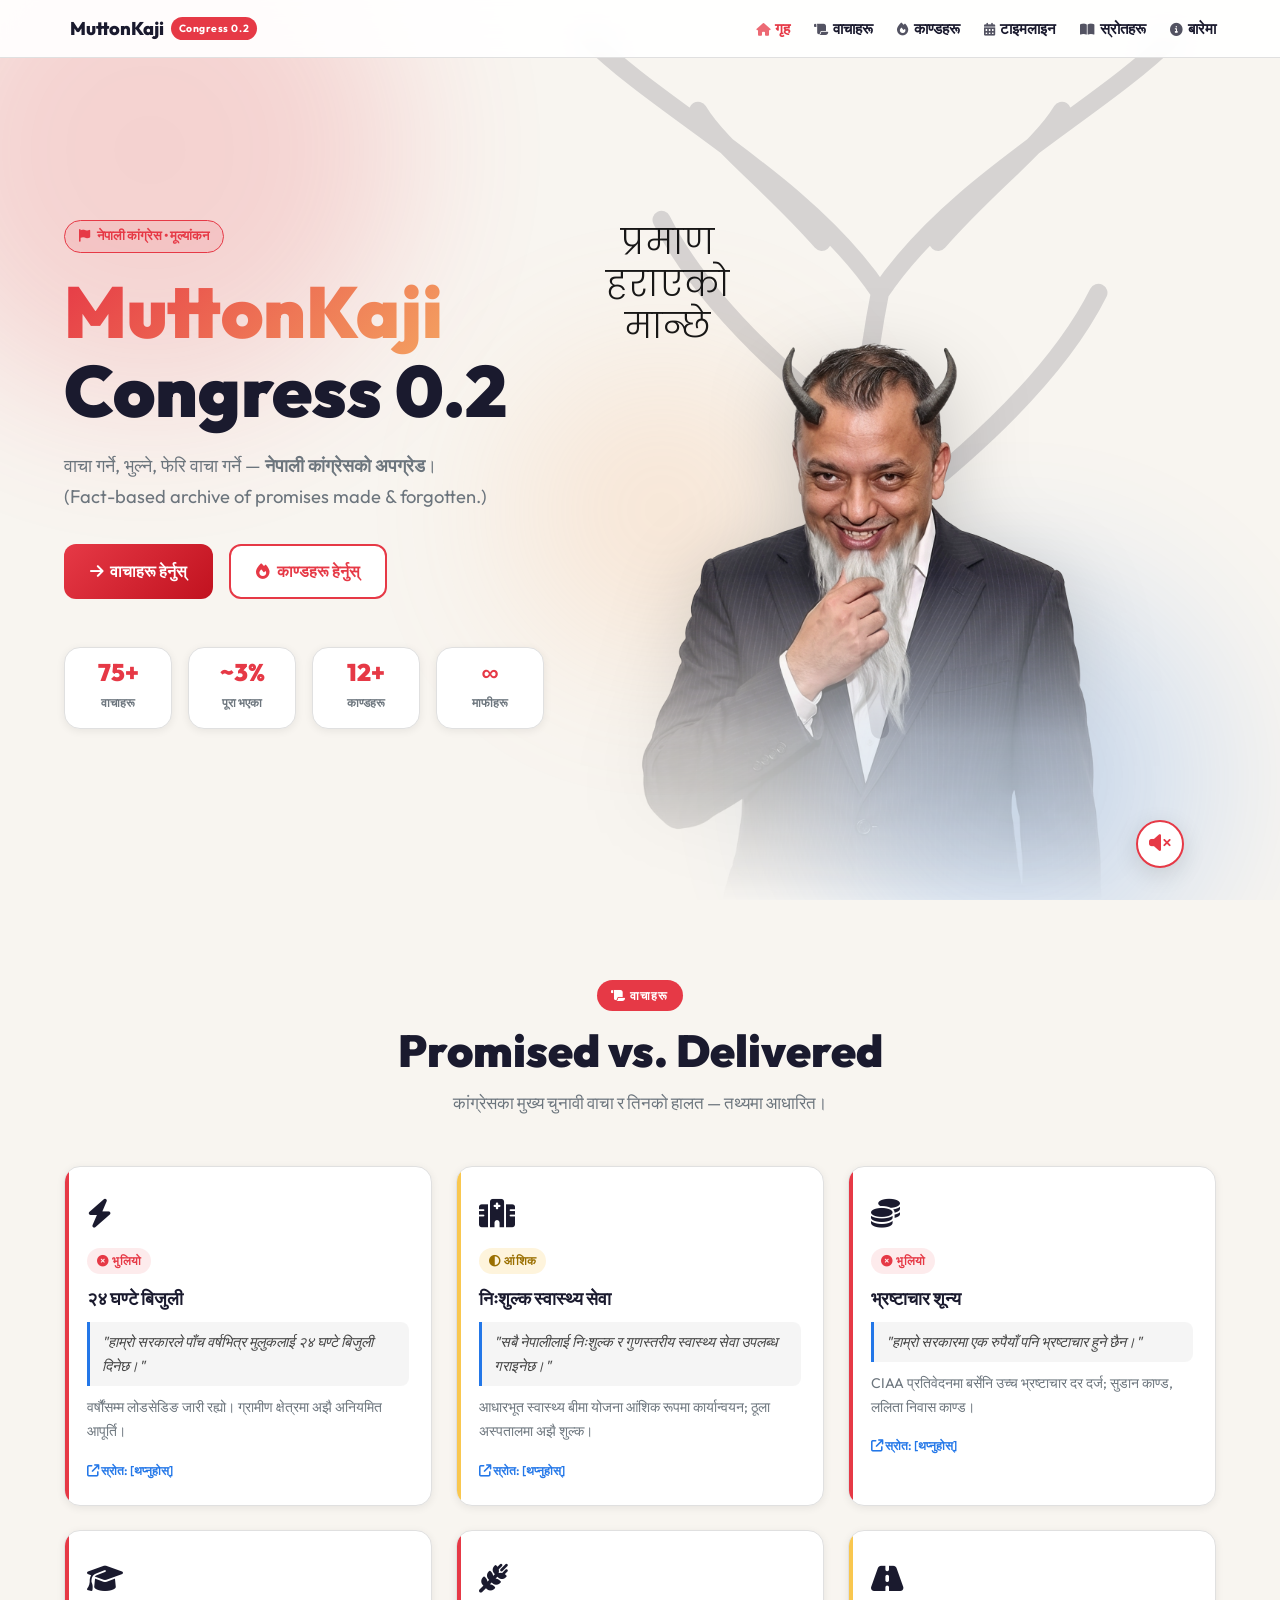
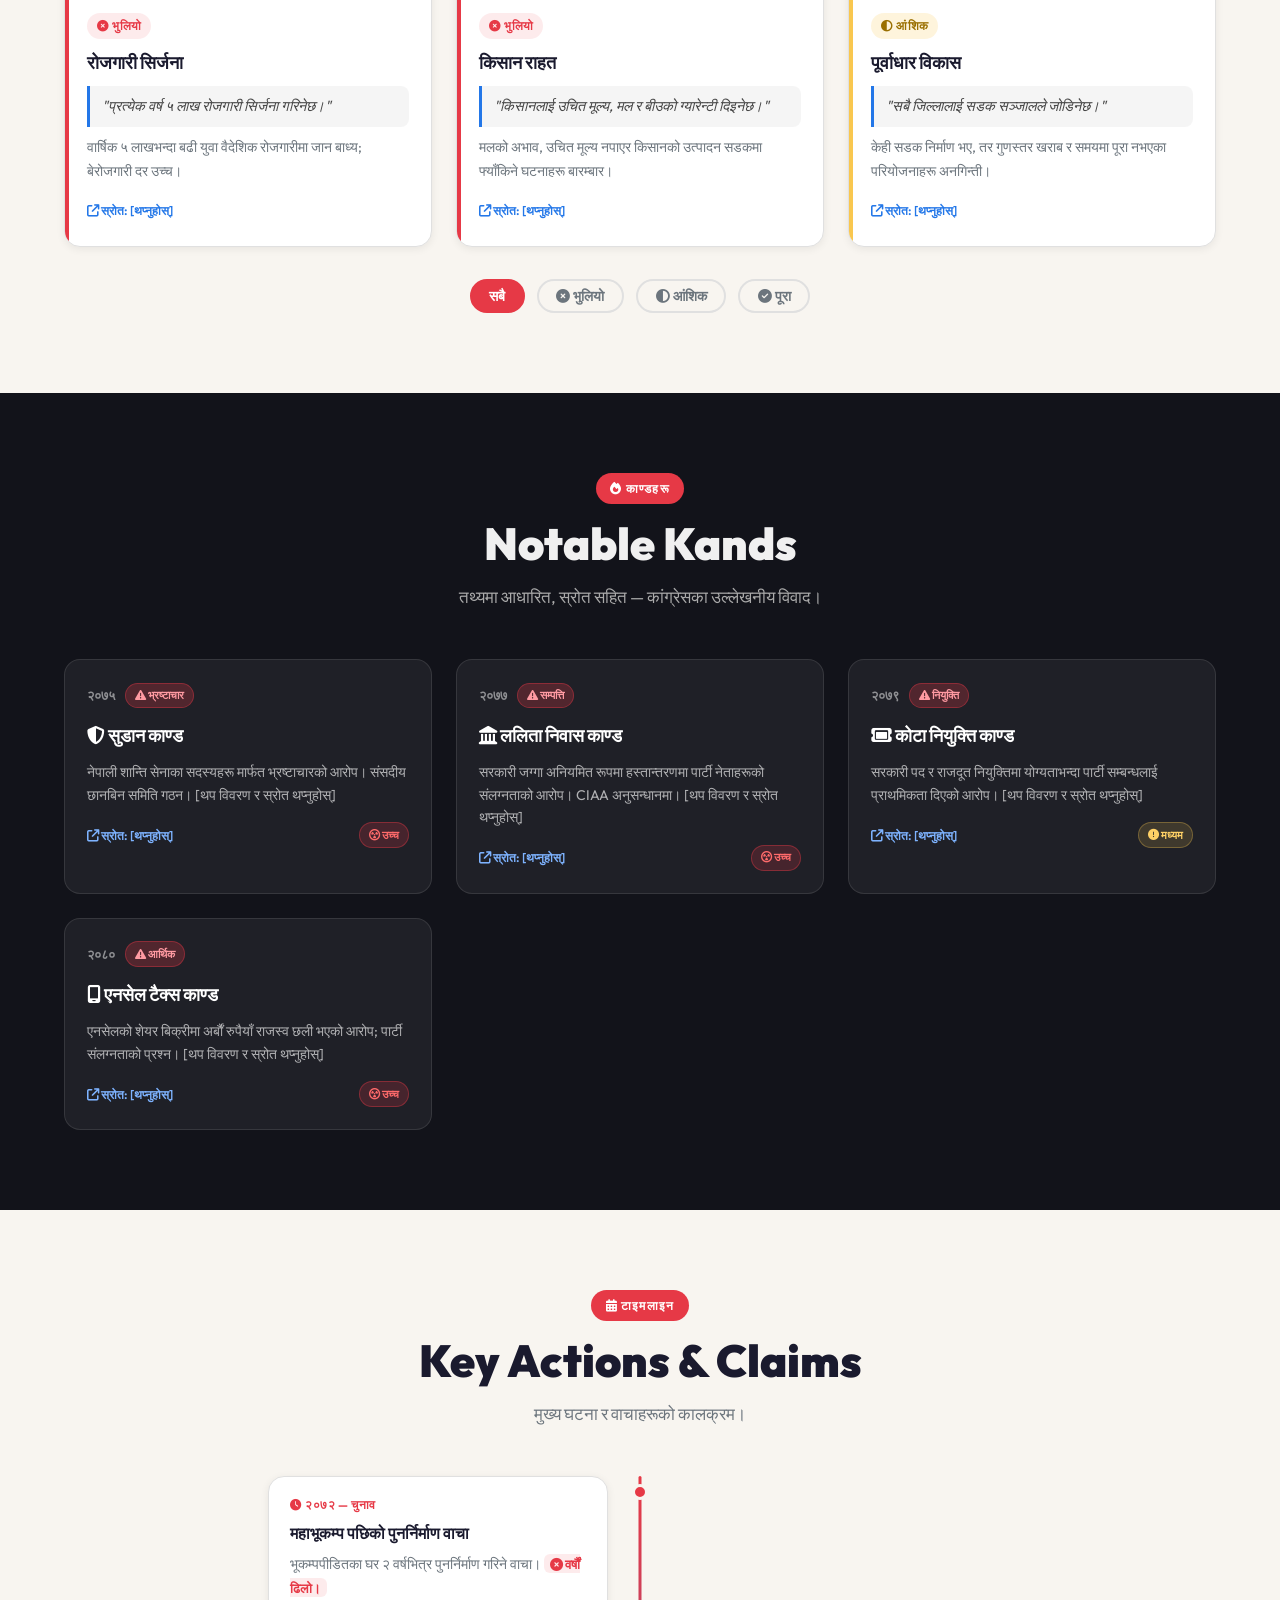
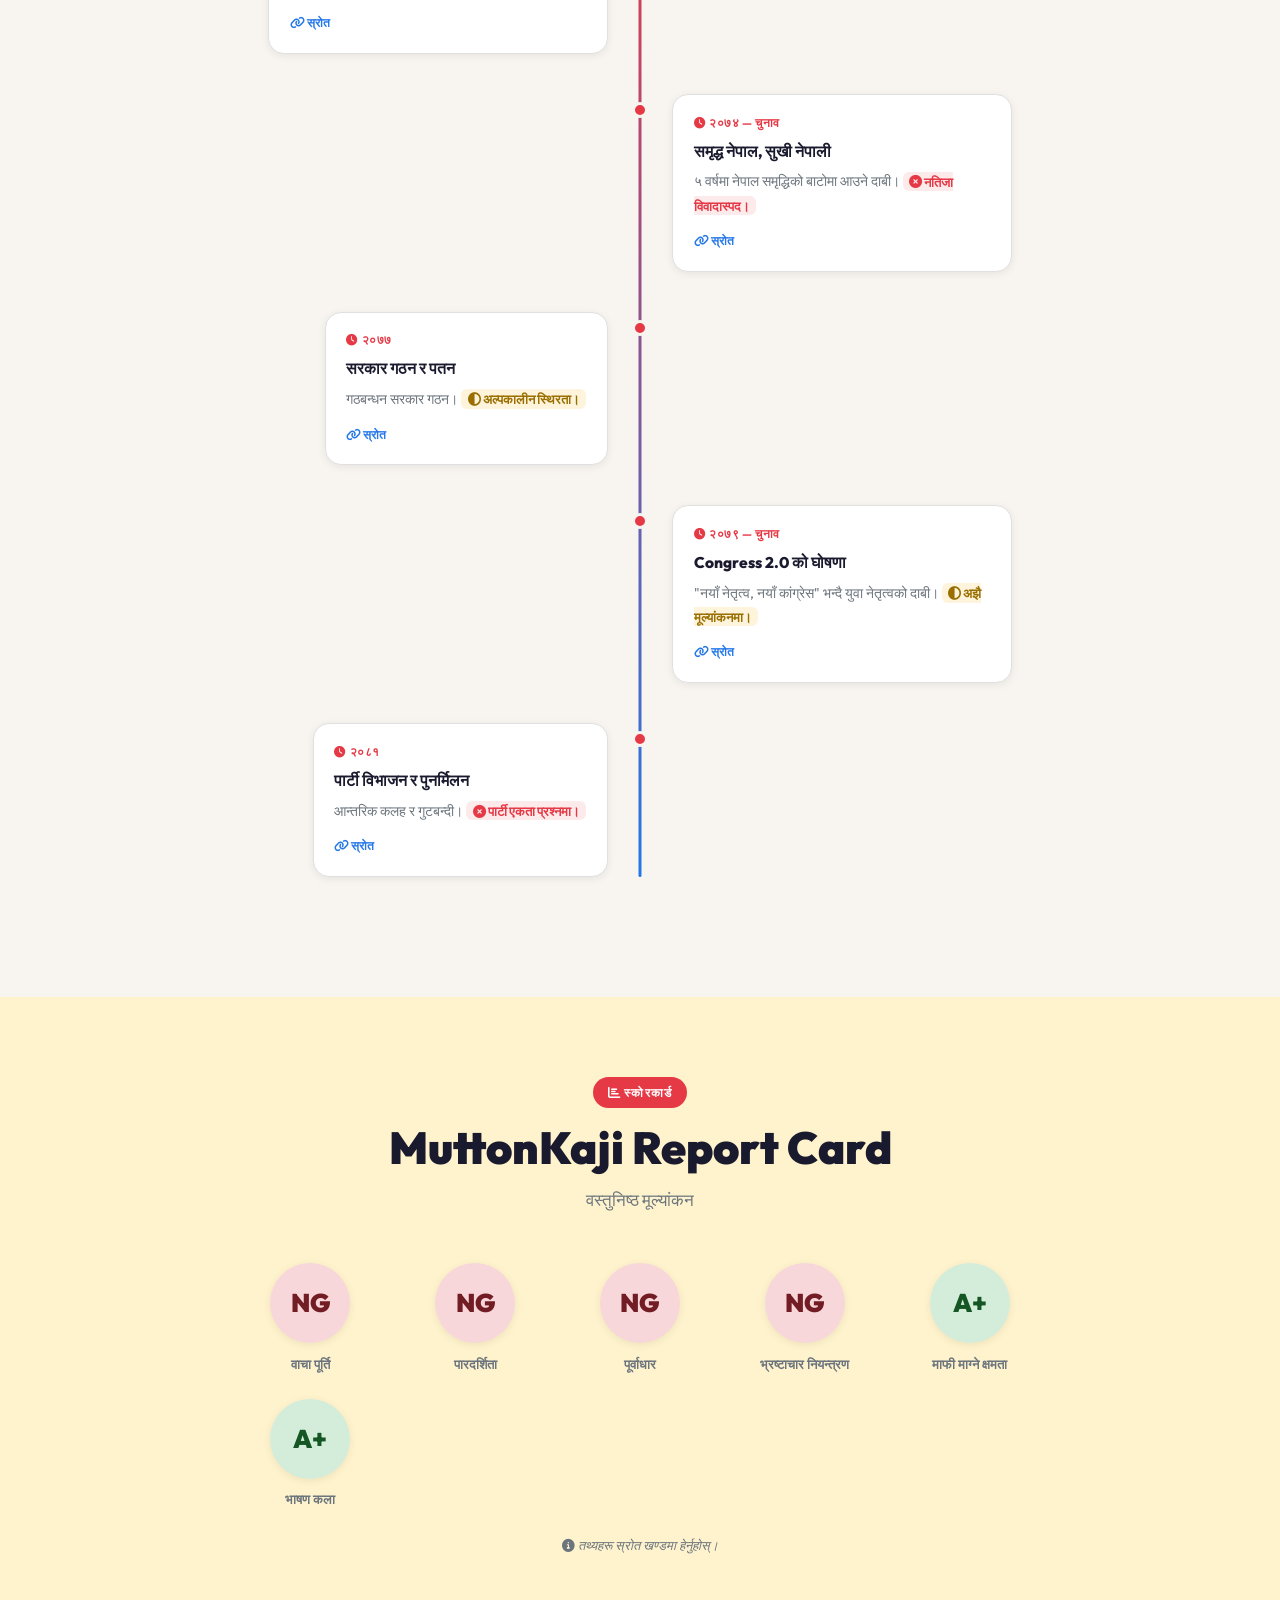
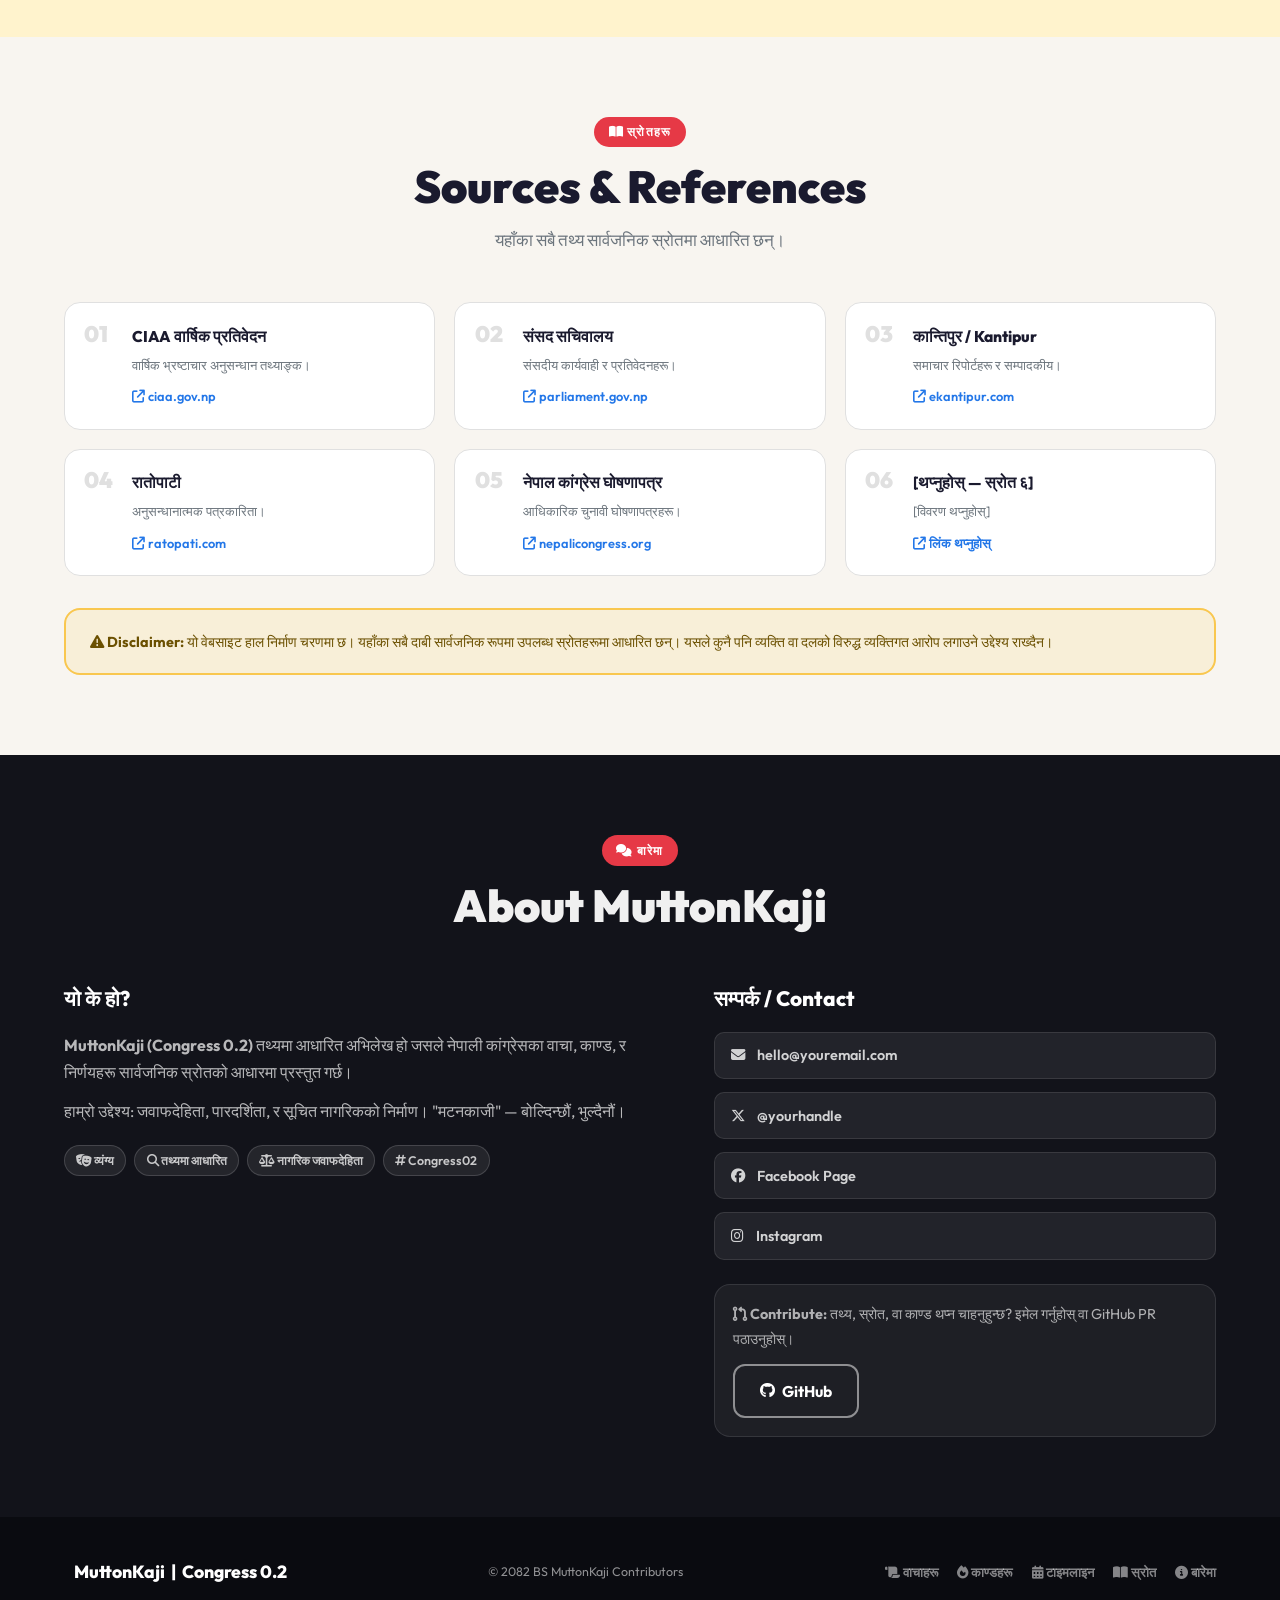
==== index.html @ c298ae44 "commit" ====
<!DOCTYPE html>
<html lang="ne">
<head>
  <meta charset="UTF-8" />
  <meta name="viewport" content="width=device-width, initial-scale=1.0" />
  <meta name="description" content="MuttonKaji - Congress 0.2: A satirical, fact-based look at Nepali Congress and its promises, controversies, and timeline." />
  <title>MuttonKaji | Congress 0.2</title>

  <!-- Google Fonts -->
  <link rel="preconnect" href="https://fonts.googleapis.com" />
  <link rel="preconnect" href="https://fonts.gstatic.com" crossorigin />
  <link href="https://fonts.googleapis.com/css2?family=Outfit:wght@400;600;700;900&family=Tiro+Devanagari+Nepali&family=Poppins:wght@300&display=swap" rel="stylesheet" />

  <!-- Font Awesome 6 Free — replace all emojis with proper icons -->
  <link rel="stylesheet" href="https://cdnjs.cloudflare.com/ajax/libs/font-awesome/6.7.2/css/all.min.css" crossorigin="anonymous" referrerpolicy="no-referrer" />

  <link rel="stylesheet" href="styles.css" />
</head>
<body>

  <!-- ============================================================
       NAVIGATION BAR
       Replace logo text and nav links as needed.
  ============================================================ -->
  <nav id="navbar">
    <div class="nav-container">
      <div class="nav-logo">
        <!-- REPLACE: swap icon or add an <img> tag for a real logo -->
        <i class="fa-solid fa-ram nav-logo-icon"></i>
        <span class="logo-text">MuttonKaji</span>
        <span class="logo-badge">Congress 0.2</span>
      </div>
      <button class="nav-toggle" id="navToggle" aria-label="Toggle menu">
        <i class="fa-solid fa-bars"></i>
      </button>
      <ul class="nav-links" id="navLinks">
        <li><a href="#hero"><i class="fa-solid fa-house"></i> गृह</a></li>
        <li><a href="#promises"><i class="fa-solid fa-scroll"></i> वाचाहरू</a></li>
        <li><a href="#kands"><i class="fa-solid fa-fire"></i> काण्डहरू</a></li>
        <li><a href="#timeline"><i class="fa-solid fa-calendar-days"></i> टाइमलाइन</a></li>
        <li><a href="#sources"><i class="fa-solid fa-book-open"></i> स्रोतहरू</a></li>
        <li><a href="#about"><i class="fa-solid fa-circle-info"></i> बारेमा</a></li>
      </ul>
    </div>
  </nav>

  <!-- ============================================================
       HERO SECTION
       Replace headline, subtext, and CTA button text.
  ============================================================ -->
  <section id="hero">
    <div class="hero-bg-blobs">
      <div class="blob blob-1"></div>
      <div class="blob blob-2"></div>
      <div class="blob blob-3"></div>
    </div>
    <div class="hero-content">
      <!-- REPLACE: Main satirical tagline -->
      <div class="hero-chip">
        <i class="fa-solid fa-flag"></i>
        नेपाली कांग्रेस • मूल्यांकन
      </div>
      <h1 class="hero-title">
        <span class="highlight">MuttonKaji</span><br />
        Congress 0.2
      </h1>
      <!-- REPLACE: Subtitle / description -->
      <p class="hero-subtitle">
        वाचा गर्ने, भुल्ने, फेरि वाचा गर्ने — <strong>नेपाली कांग्रेसको अपग्रेड</strong>।<br />
        (Fact-based archive of promises made &amp; forgotten.)
      </p>
      <div class="hero-actions">
        <a href="#promises" class="btn btn-primary">
          <i class="fa-solid fa-arrow-right"></i> वाचाहरू हेर्नुस्
        </a>
        <a href="#kands" class="btn btn-secondary">
          <i class="fa-solid fa-fire"></i> काण्डहरू हेर्नुस्
        </a>
      </div>
      <!-- REPLACE: Update the stat numbers with real data -->
      <div class="hero-stats">
        <div class="stat-card">
          <span class="stat-num">75+</span>
          <span class="stat-label">वाचाहरू</span>
        </div>
        <div class="stat-card">
          <span class="stat-num">~3%</span>
          <span class="stat-label">पूरा भएका</span>
        </div>
        <div class="stat-card">
          <span class="stat-num">12+</span>
          <span class="stat-label">काण्डहरू</span>
        </div>
        <div class="stat-card">
          <span class="stat-num">∞</span>
          <span class="stat-label">माफीहरू</span>
        </div>
      </div>
    </div>

    <!-- Image: save the uploaded image as hero.png in this folder -->
    <div class="hero-image-wrap">
      <div class="hero-stacked-text">
        <span>प्रमाण</span>
        <span>हराएकाे</span>
        <span>मान्छे</span>
      </div>
      <svg class="hero-dry-tree" viewBox="0 0 100 100" xmlns="http://www.w3.org/2000/svg" aria-hidden="true">
        <!-- Minimal dry tree path -->
        <path d="M50 100 C 45 70, 48 50, 50 40 C 40 25, 20 15, 10 5 M50 40 C 60 25, 80 15, 90 5 M48 60 C 35 50, 25 40, 20 30 M52 70 C 65 60, 75 50, 80 40 M42 33 C 35 25, 28 20, 25 15 M58 33 C 65 25, 72 20, 75 15" stroke="currentColor" stroke-width="2.5" stroke-linecap="round" fill="none"/>
      </svg>
      <img src="MuttonKaji.png" alt="प्रमाण हराएकाे मान्छे" class="hero-portrait" />
    </div>
  </section>

  <!-- ============================================================
       PROMISES / WACHAS SECTION
       Each card = one promise. Duplicate .promise-card to add more.
  ============================================================ -->
  <section id="promises" class="section">
    <div class="container">
      <div class="section-header">
        <span class="section-tag">
          <i class="fa-solid fa-scroll"></i> वाचाहरू
        </span>
        <h2>Promised vs. Delivered</h2>
        <p class="section-desc">कांग्रेसका मुख्य चुनावी वाचा र तिनको हालत — तथ्यमा आधारित।</p>
      </div>

      <div class="card-grid">

        <!-- PROMISE CARD 1 — replace content below -->
        <div class="promise-card" data-status="broken">
          <div class="card-icon"><i class="fa-solid fa-bolt"></i></div>
          <div class="card-status broken">
            <i class="fa-solid fa-circle-xmark"></i> भुलियो
          </div>
          <h3>२४ घण्टे बिजुली</h3>
          <p class="card-promise">
            <!-- REPLACE: Exact promise quote -->
            "हाम्रो सरकारले पाँच वर्षभित्र मुलुकलाई २४ घण्टे बिजुली दिनेछ।"
          </p>
          <p class="card-reality">
            <!-- REPLACE: What actually happened + source -->
            वर्षौंसम्म लोडसेडिङ जारी रह्यो। ग्रामीण क्षेत्रमा अझै अनियमित आपूर्ति।
          </p>
          <!-- REPLACE: Actual source link -->
          <a href="#sources" class="card-source">
            <i class="fa-solid fa-arrow-up-right-from-square"></i> स्रोत: [थप्नुहोस्]
          </a>
        </div>

        <!-- PROMISE CARD 2 -->
        <div class="promise-card" data-status="partial">
          <div class="card-icon"><i class="fa-solid fa-hospital"></i></div>
          <div class="card-status partial">
            <i class="fa-solid fa-circle-half-stroke"></i> आंशिक
          </div>
          <h3>निःशुल्क स्वास्थ्य सेवा</h3>
          <p class="card-promise">
            <!-- REPLACE: Exact promise quote -->
            "सबै नेपालीलाई निःशुल्क र गुणस्तरीय स्वास्थ्य सेवा उपलब्ध गराइनेछ।"
          </p>
          <p class="card-reality">
            <!-- REPLACE: What actually happened -->
            आधारभूत स्वास्थ्य बीमा योजना आंशिक रूपमा कार्यान्वयन; ठूला अस्पतालमा अझै शुल्क।
          </p>
          <a href="#sources" class="card-source">
            <i class="fa-solid fa-arrow-up-right-from-square"></i> स्रोत: [थप्नुहोस्]
          </a>
        </div>

        <!-- PROMISE CARD 3 -->
        <div class="promise-card" data-status="broken">
          <div class="card-icon"><i class="fa-solid fa-coins"></i></div>
          <div class="card-status broken">
            <i class="fa-solid fa-circle-xmark"></i> भुलियो
          </div>
          <h3>भ्रष्टाचार शून्य</h3>
          <p class="card-promise">
            <!-- REPLACE: Exact promise quote -->
            "हाम्रो सरकारमा एक रुपैयाँ पनि भ्रष्टाचार हुने छैन।"
          </p>
          <p class="card-reality">
            <!-- REPLACE: What actually happened -->
            CIAA प्रतिवेदनमा बर्सेनि उच्च भ्रष्टाचार दर दर्ज; सुडान काण्ड, ललिता निवास काण्ड।
          </p>
          <a href="#sources" class="card-source">
            <i class="fa-solid fa-arrow-up-right-from-square"></i> स्रोत: [थप्नुहोस्]
          </a>
        </div>

        <!-- PROMISE CARD 4 -->
        <div class="promise-card" data-status="broken">
          <div class="card-icon"><i class="fa-solid fa-graduation-cap"></i></div>
          <div class="card-status broken">
            <i class="fa-solid fa-circle-xmark"></i> भुलियो
          </div>
          <h3>रोजगारी सिर्जना</h3>
          <p class="card-promise">
            <!-- REPLACE: Exact promise quote -->
            "प्रत्येक वर्ष ५ लाख रोजगारी सिर्जना गरिनेछ।"
          </p>
          <p class="card-reality">
            <!-- REPLACE: What actually happened -->
            वार्षिक ५ लाखभन्दा बढी युवा वैदेशिक रोजगारीमा जान बाध्य; बेरोजगारी दर उच्च।
          </p>
          <a href="#sources" class="card-source">
            <i class="fa-solid fa-arrow-up-right-from-square"></i> स्रोत: [थप्नुहोस्]
          </a>
        </div>

        <!-- PROMISE CARD 5 -->
        <div class="promise-card" data-status="broken">
          <div class="card-icon"><i class="fa-solid fa-wheat-awn"></i></div>
          <div class="card-status broken">
            <i class="fa-solid fa-circle-xmark"></i> भुलियो
          </div>
          <h3>किसान राहत</h3>
          <p class="card-promise">
            <!-- REPLACE: Exact promise quote -->
            "किसानलाई उचित मूल्य, मल र बीउको ग्यारेन्टी दिइनेछ।"
          </p>
          <p class="card-reality">
            <!-- REPLACE: What actually happened -->
            मलको अभाव, उचित मूल्य नपाएर किसानको उत्पादन सडकमा फ्याँकिने घटनाहरू बारम्बार।
          </p>
          <a href="#sources" class="card-source">
            <i class="fa-solid fa-arrow-up-right-from-square"></i> स्रोत: [थप्नुहोस्]
          </a>
        </div>

        <!-- PROMISE CARD 6 -->
        <div class="promise-card" data-status="partial">
          <div class="card-icon"><i class="fa-solid fa-road"></i></div>
          <div class="card-status partial">
            <i class="fa-solid fa-circle-half-stroke"></i> आंशिक
          </div>
          <h3>पूर्वाधार विकास</h3>
          <p class="card-promise">
            <!-- REPLACE: Exact promise quote -->
            "सबै जिल्लालाई सडक सञ्जालले जोडिनेछ।"
          </p>
          <p class="card-reality">
            <!-- REPLACE: What actually happened -->
            केही सडक निर्माण भए, तर गुणस्तर खराब र समयमा पूरा नभएका परियोजनाहरू अनगिन्ती।
          </p>
          <a href="#sources" class="card-source">
            <i class="fa-solid fa-arrow-up-right-from-square"></i> स्रोत: [थप्नुहोस्]
          </a>
        </div>

        <!-- REPLACE: Add more promise cards by duplicating the block above -->

      </div>

      <!-- Filter buttons -->
      <div class="filter-bar">
        <button class="filter-btn active" data-filter="all">सबै</button>
        <button class="filter-btn" data-filter="broken">
          <i class="fa-solid fa-circle-xmark"></i> भुलियो
        </button>
        <button class="filter-btn" data-filter="partial">
          <i class="fa-solid fa-circle-half-stroke"></i> आंशिक
        </button>
        <button class="filter-btn" data-filter="kept">
          <i class="fa-solid fa-circle-check"></i> पूरा
        </button>
      </div>
    </div>
  </section>

  <!-- ============================================================
       KANDS / CONTROVERSIES SECTION
       Each kand-card = one controversy. Add more as needed.
  ============================================================ -->
  <section id="kands" class="section section-dark">
    <div class="container">
      <div class="section-header">
        <span class="section-tag">
          <i class="fa-solid fa-fire"></i> काण्डहरू
        </span>
        <h2>Notable Kands</h2>
        <p class="section-desc">तथ्यमा आधारित, स्रोत सहित — कांग्रेसका उल्लेखनीय विवाद।</p>
      </div>

      <div class="kand-grid">

        <!-- KAND CARD 1 — replace with real kand details -->
        <div class="kand-card">
          <div class="kand-meta">
            <!-- REPLACE: Year of the controversy -->
            <span class="kand-year">२०७५</span>
            <!-- REPLACE: Category tag -->
            <span class="kand-tag">
              <i class="fa-solid fa-triangle-exclamation"></i> भ्रष्टाचार
            </span>
          </div>
          <h3 class="kand-title">
            <i class="fa-solid fa-shield-halved"></i>
            <!-- REPLACE: Kand name -->
            सुडान काण्ड
          </h3>
          <p class="kand-desc">
            <!-- REPLACE: Short, factual description with source -->
            नेपाली शान्ति सेनाका सदस्यहरू मार्फत भ्रष्टाचारको आरोप। संसदीय छानबिन समिति गठन।
            [थप विवरण र स्रोत थप्नुहोस्]
          </p>
          <div class="kand-footer">
            <!-- REPLACE: Real source URL -->
            <a href="#sources" class="kand-link">
              <i class="fa-solid fa-arrow-up-right-from-square"></i> स्रोत: [थप्नुहोस्]
            </a>
            <span class="kand-severity high">
              <i class="fa-solid fa-circle-radiation"></i> उच्च
            </span>
          </div>
        </div>

        <!-- KAND CARD 2 -->
        <div class="kand-card">
          <div class="kand-meta">
            <span class="kand-year">२०७७</span>
            <span class="kand-tag">
              <i class="fa-solid fa-triangle-exclamation"></i> सम्पत्ति
            </span>
          </div>
          <h3 class="kand-title">
            <i class="fa-solid fa-landmark"></i>
            ललिता निवास काण्ड
          </h3>
          <p class="kand-desc">
            <!-- REPLACE: Short, factual description with source -->
            सरकारी जग्गा अनियमित रूपमा हस्तान्तरणमा पार्टी नेताहरूको संलग्नताको आरोप। CIAA अनुसन्धानमा।
            [थप विवरण र स्रोत थप्नुहोस्]
          </p>
          <div class="kand-footer">
            <a href="#sources" class="kand-link">
              <i class="fa-solid fa-arrow-up-right-from-square"></i> स्रोत: [थप्नुहोस्]
            </a>
            <span class="kand-severity high">
              <i class="fa-solid fa-circle-radiation"></i> उच्च
            </span>
          </div>
        </div>

        <!-- KAND CARD 3 -->
        <div class="kand-card">
          <div class="kand-meta">
            <span class="kand-year">२०७९</span>
            <span class="kand-tag">
              <i class="fa-solid fa-triangle-exclamation"></i> नियुक्ति
            </span>
          </div>
          <h3 class="kand-title">
            <i class="fa-solid fa-ticket"></i>
            कोटा नियुक्ति काण्ड
          </h3>
          <p class="kand-desc">
            <!-- REPLACE: Short, factual description with source -->
            सरकारी पद र राजदूत नियुक्तिमा योग्यताभन्दा पार्टी सम्बन्धलाई प्राथमिकता दिएको आरोप।
            [थप विवरण र स्रोत थप्नुहोस्]
          </p>
          <div class="kand-footer">
            <a href="#sources" class="kand-link">
              <i class="fa-solid fa-arrow-up-right-from-square"></i> स्रोत: [थप्नुहोस्]
            </a>
            <span class="kand-severity medium">
              <i class="fa-solid fa-circle-exclamation"></i> मध्यम
            </span>
          </div>
        </div>

        <!-- KAND CARD 4 -->
        <div class="kand-card">
          <div class="kand-meta">
            <span class="kand-year">२०८०</span>
            <span class="kand-tag">
              <i class="fa-solid fa-triangle-exclamation"></i> आर्थिक
            </span>
          </div>
          <h3 class="kand-title">
            <i class="fa-solid fa-mobile-screen"></i>
            एनसेल टैक्स काण्ड
          </h3>
          <p class="kand-desc">
            <!-- REPLACE: Short, factual description with source -->
            एनसेलको शेयर बिक्रीमा अर्बौं रुपैयाँ राजस्व छली भएको आरोप; पार्टी संलग्नताको प्रश्न।
            [थप विवरण र स्रोत थप्नुहोस्]
          </p>
          <div class="kand-footer">
            <a href="#sources" class="kand-link">
              <i class="fa-solid fa-arrow-up-right-from-square"></i> स्रोत: [थप्नुहोस्]
            </a>
            <span class="kand-severity high">
              <i class="fa-solid fa-circle-radiation"></i> उच्च
            </span>
          </div>
        </div>

        <!-- REPLACE: Add more kand cards by duplicating a block above -->

      </div>
    </div>
  </section>

  <!-- ============================================================
       TIMELINE SECTION
       Add or remove .timeline-item blocks as needed.
  ============================================================ -->
  <section id="timeline" class="section">
    <div class="container">
      <div class="section-header">
        <span class="section-tag">
          <i class="fa-solid fa-calendar-days"></i> टाइमलाइन
        </span>
        <h2>Key Actions &amp; Claims</h2>
        <p class="section-desc">मुख्य घटना र वाचाहरूको कालक्रम।</p>
      </div>

      <div class="timeline">

        <!-- TIMELINE ITEM — duplicate to add events -->
        <div class="timeline-item left">
          <div class="timeline-dot"></div>
          <div class="timeline-card">
            <!-- REPLACE: date -->
            <span class="tl-date">
              <i class="fa-solid fa-clock"></i> २०७२ — चुनाव
            </span>
            <!-- REPLACE: event description -->
            <h4>महाभूकम्प पछिको पुनर्निर्माण वाचा</h4>
            <p>भूकम्पपीडितका घर २ वर्षभित्र पुनर्निर्माण गरिने वाचा।
              <span class="tl-result broken">
                <i class="fa-solid fa-circle-xmark"></i> वर्षौं ढिलो।
              </span>
            </p>
            <!-- REPLACE: source -->
            <a href="#sources" class="tl-source">
              <i class="fa-solid fa-link"></i> स्रोत
            </a>
          </div>
        </div>

        <div class="timeline-item right">
          <div class="timeline-dot"></div>
          <div class="timeline-card">
            <span class="tl-date">
              <i class="fa-solid fa-clock"></i> २०७४ — चुनाव
            </span>
            <h4>समृद्ध नेपाल, सुखी नेपाली</h4>
            <p>५ वर्षमा नेपाल समृद्धिको बाटोमा आउने दाबी।
              <span class="tl-result broken">
                <i class="fa-solid fa-circle-xmark"></i> नतिजा विवादास्पद।
              </span>
            </p>
            <a href="#sources" class="tl-source">
              <i class="fa-solid fa-link"></i> स्रोत
            </a>
          </div>
        </div>

        <div class="timeline-item left">
          <div class="timeline-dot"></div>
          <div class="timeline-card">
            <span class="tl-date">
              <i class="fa-solid fa-clock"></i> २०७७
            </span>
            <h4>सरकार गठन र पतन</h4>
            <p>गठबन्धन सरकार गठन।
              <span class="tl-result partial">
                <i class="fa-solid fa-circle-half-stroke"></i> अल्पकालीन स्थिरता।
              </span>
            </p>
            <a href="#sources" class="tl-source">
              <i class="fa-solid fa-link"></i> स्रोत
            </a>
          </div>
        </div>

        <div class="timeline-item right">
          <div class="timeline-dot"></div>
          <div class="timeline-card">
            <span class="tl-date">
              <i class="fa-solid fa-clock"></i> २०७९ — चुनाव
            </span>
            <h4>Congress 2.0 को घोषणा</h4>
            <p>"नयाँ नेतृत्व, नयाँ कांग्रेस" भन्दै युवा नेतृत्वको दाबी।
              <span class="tl-result partial">
                <i class="fa-solid fa-circle-half-stroke"></i> अझै मूल्यांकनमा।
              </span>
            </p>
            <a href="#sources" class="tl-source">
              <i class="fa-solid fa-link"></i> स्रोत
            </a>
          </div>
        </div>

        <div class="timeline-item left">
          <div class="timeline-dot"></div>
          <div class="timeline-card">
            <span class="tl-date">
              <i class="fa-solid fa-clock"></i> २०८१
            </span>
            <h4>पार्टी विभाजन र पुनर्मिलन</h4>
            <!-- REPLACE: event description -->
            <p>आन्तरिक कलह र गुटबन्दी।
              <span class="tl-result broken">
                <i class="fa-solid fa-circle-xmark"></i> पार्टी एकता प्रश्नमा।
              </span>
            </p>
            <a href="#sources" class="tl-source">
              <i class="fa-solid fa-link"></i> स्रोत
            </a>
          </div>
        </div>

        <!-- REPLACE: Add more timeline items as needed -->

      </div>
    </div>
  </section>

  <!-- ============================================================
       SCORECARD SECTION — fun meme-style rating
  ============================================================ -->
  <section id="scorecard" class="section section-accent">
    <div class="container">
      <div class="section-header">
        <span class="section-tag">
          <i class="fa-solid fa-chart-bar"></i> स्कोरकार्ड
        </span>
        <h2>MuttonKaji Report Card</h2>
        <p class="section-desc">वस्तुनिष्ठ मूल्यांकन </p>
      </div>
      <div class="scorecard-grid">
        <!-- REPLACE: Update grade and label for each metric -->
        <div class="score-item">
          <div class="score-circle grade-f">NG</div>
          <p class="score-label">वाचा पूर्ति</p>
        </div>
        <div class="score-item">
          <div class="score-circle grade-f">NG</div>
          <p class="score-label">पारदर्शिता</p>
        </div>
        <div class="score-item">
          <div class="score-circle grade-f">NG</div>
          <p class="score-label">पूर्वाधार</p>
        </div>
        <div class="score-item">
          <div class="score-circle grade-f">NG</div>
          <p class="score-label">भ्रष्टाचार नियन्त्रण</p>
        </div>
        <div class="score-item">
          <div class="score-circle grade-a">A+</div>
          <p class="score-label">माफी माग्ने क्षमता</p>
        </div>
        <div class="score-item">
          <div class="score-circle grade-a">A+</div>
          <p class="score-label">भाषण कला</p>
        </div>
      </div>
      <p class="scorecard-disclaimer">
        <i class="fa-solid fa-circle-info"></i>
        तथ्यहरू स्रोत खण्डमा हेर्नुहोस्।
      </p>
    </div>
  </section>

  <!-- ============================================================
       SOURCES & REFERENCES SECTION
       Replace placeholder links with real sources.
  ============================================================ -->
  <section id="sources" class="section">
    <div class="container">
      <div class="section-header">
        <span class="section-tag">
          <i class="fa-solid fa-book-open"></i> स्रोतहरू
        </span>
        <h2>Sources &amp; References</h2>
        <p class="section-desc">यहाँका सबै तथ्य सार्वजनिक स्रोतमा आधारित छन्।</p>
      </div>

      <div class="sources-grid">
        <div class="source-card">
          <span class="source-num">01</span>
          <div class="source-body">
            <h4><!-- REPLACE: Source title --> CIAA वार्षिक प्रतिवेदन</h4>
            <p><!-- REPLACE: Description --> वार्षिक भ्रष्टाचार अनुसन्धान तथ्याङ्क।</p>
            <!-- REPLACE: href with actual URL -->
            <a href="https://ciaa.gov.np" target="_blank" rel="noopener">
              <i class="fa-solid fa-arrow-up-right-from-square"></i> ciaa.gov.np
            </a>
          </div>
        </div>

        <div class="source-card">
          <span class="source-num">02</span>
          <div class="source-body">
            <h4>संसद सचिवालय</h4>
            <p>संसदीय कार्यवाही र प्रतिवेदनहरू।</p>
            <a href="https://www.parliament.gov.np" target="_blank" rel="noopener">
              <i class="fa-solid fa-arrow-up-right-from-square"></i> parliament.gov.np
            </a>
          </div>
        </div>

        <div class="source-card">
          <span class="source-num">03</span>
          <div class="source-body">
            <!-- REPLACE: Source title, description, and URL -->
            <h4>कान्तिपुर / Kantipur</h4>
            <p>समाचार रिपोर्टहरू र सम्पादकीय।</p>
            <a href="https://www.ekantipur.com" target="_blank" rel="noopener">
              <i class="fa-solid fa-arrow-up-right-from-square"></i> ekantipur.com
            </a>
          </div>
        </div>

        <div class="source-card">
          <span class="source-num">04</span>
          <div class="source-body">
            <!-- REPLACE: Source title, description, and URL -->
            <h4>रातोपाटी</h4>
            <p>अनुसन्धानात्मक पत्रकारिता।</p>
            <a href="https://www.ratopati.com" target="_blank" rel="noopener">
              <i class="fa-solid fa-arrow-up-right-from-square"></i> ratopati.com
            </a>
          </div>
        </div>

        <div class="source-card">
          <span class="source-num">05</span>
          <div class="source-body">
            <!-- REPLACE: Source title, description, and URL -->
            <h4>नेपाल कांग्रेस घोषणापत्र</h4>
            <p>आधिकारिक चुनावी घोषणापत्रहरू।</p>
            <a href="https://www.nepalicongress.org" target="_blank" rel="noopener">
              <i class="fa-solid fa-arrow-up-right-from-square"></i> nepalicongress.org
            </a>
          </div>
        </div>

        <div class="source-card">
          <span class="source-num">06</span>
          <div class="source-body">
            <!-- REPLACE: Source title, description, and URL -->
            <h4>[थप्नुहोस् — स्रोत ६]</h4>
            <p>[विवरण थप्नुहोस्]</p>
            <a href="#">
              <i class="fa-solid fa-arrow-up-right-from-square"></i> लिंक थप्नुहोस्
            </a>
          </div>
        </div>
      </div>

      <div class="disclaimer-box">
        <p>
          <i class="fa-solid fa-triangle-exclamation"></i>
          <strong>Disclaimer:</strong> यो वेबसाइट हाल निर्माण चरणमा छ।
          यहाँका सबै दाबी सार्वजनिक रूपमा उपलब्ध स्रोतहरूमा आधारित छन्।
          यसले कुनै पनि व्यक्ति वा दलको विरुद्ध व्यक्तिगत आरोप लगाउने उद्देश्य राख्दैन।
          <!-- REPLACE: Add your full disclaimer here -->
        </p>
      </div>
    </div>
  </section>

  <!-- ============================================================
       ABOUT / CONTACT SECTION
       Replace contact details and social links.
  ============================================================ -->
  <section id="about" class="section section-dark">
    <div class="container">
      <div class="section-header">
        <span class="section-tag">
          <i class="fa-solid fa-comments"></i> बारेमा
        </span>
        <h2>About MuttonKaji</h2>
      </div>

      <div class="about-grid">
        <div class="about-text">
          <h3>यो के हो?</h3>
          <!-- REPLACE: Your about text -->
          <p>
            <strong>MuttonKaji (Congress 0.2)</strong> तथ्यमा आधारित अभिलेख हो
            जसले नेपाली कांग्रेसका वाचा, काण्ड, र निर्णयहरू सार्वजनिक स्रोतको आधारमा प्रस्तुत गर्छ।
          </p>
          <p>
            <!-- REPLACE: Mission statement -->
            हाम्रो उद्देश्य: जवाफदेहिता, पारदर्शिता, र सूचित नागरिकको निर्माण।
            "मटनकाजी" — बोल्दिन्छौं, भुल्दैनौं।
          </p>
          <div class="about-tags">
            <span class="tag"><i class="fa-solid fa-masks-theater"></i> व्यंग्य</span>
            <span class="tag"><i class="fa-solid fa-magnifying-glass"></i> तथ्यमा आधारित</span>
            <span class="tag"><i class="fa-solid fa-scale-balanced"></i> नागरिक जवाफदेहिता</span>
            <span class="tag"><i class="fa-solid fa-hashtag"></i> Congress02</span>
          </div>
        </div>

        <div class="about-contact">
          <h3>सम्पर्क / Contact</h3>
          <!-- REPLACE: Your real contact details and social media links -->
          <div class="contact-links">
            <a href="mailto:hello@youremail.com" class="contact-item">
              <i class="fa-solid fa-envelope"></i>
              <span>hello@youremail.com</span>
            </a>
            <a href="https://twitter.com/yourhandle" target="_blank" rel="noopener" class="contact-item">
              <i class="fa-brands fa-x-twitter"></i>
              <span>@yourhandle</span>
            </a>
            <a href="https://facebook.com/yourpage" target="_blank" rel="noopener" class="contact-item">
              <i class="fa-brands fa-facebook"></i>
              <span>Facebook Page</span>
            </a>
            <!-- REPLACE: Add Instagram, TikTok, or other socials as needed -->
            <a href="#" class="contact-item">
              <i class="fa-brands fa-instagram"></i>
              <span>Instagram</span>
            </a>
          </div>
          <div class="contribute-box">
            <!-- REPLACE: Instructions for contributors -->
            <p>
              <i class="fa-solid fa-code-pull-request"></i>
              <strong>Contribute:</strong> तथ्य, स्रोत, वा काण्ड थप्न चाहनुहुन्छ? इमेल गर्नुहोस् वा GitHub PR पठाउनुहोस्।
            </p>
            <!-- REPLACE: GitHub link -->
            <a href="https://github.com/yourrepo" target="_blank" rel="noopener" class="btn btn-outline">
              <i class="fa-brands fa-github"></i> GitHub
            </a>
          </div>
        </div>
      </div>
    </div>
  </section>

  <!-- ============================================================
       FOOTER
       Replace footer text and links as needed.
  ============================================================ -->
  <footer class="footer">
    <div class="container footer-inner">
      <div class="footer-logo">
        <i class="fa-solid fa-ram footer-logo-icon"></i>
        MuttonKaji &nbsp;|&nbsp; Congress 0.2
      </div>
      <p class="footer-copy">
        <!-- REPLACE: Year and your name/org -->
        &copy; 2082 BS MuttonKaji Contributors 
      </p>
      <div class="footer-links">
        <a href="#promises"><i class="fa-solid fa-scroll"></i> वाचाहरू</a>
        <a href="#kands"><i class="fa-solid fa-fire"></i> काण्डहरू</a>
        <a href="#timeline"><i class="fa-solid fa-calendar-days"></i> टाइमलाइन</a>
        <a href="#sources"><i class="fa-solid fa-book-open"></i> स्रोत</a>
        <a href="#about"><i class="fa-solid fa-circle-info"></i> बारेमा</a>
      </div>
    </div>
  </footer>

  <!-- ============================================================
       AUDIO PLAYER (Background Music)
  ============================================================ -->
  <audio id="bg-music" loop autoplay preload="auto">
    <source src="Goat_Song.mp3" type="audio/mpeg">
  </audio>

  <button id="music-toggle" class="floating-music-btn" aria-label="Toggle Music">
    <i class="fa-solid fa-volume-xmark"></i>
  </button>

  <script src="script.js"></script>
</body>
</html>
---- styles.css ----
/* ============================================================
   MuttonKaji (Congress 0.2) — styles.css
   REPLACE: color variables in :root to retheme the site.
   ============================================================ */

/* ---- DESIGN TOKENS ---- */
:root {
  /* Primary palette — replace hex values to change the theme */
  --primary: #e63946; /* Red — party color accent */
  --primary-dark: #b5212d;
  --secondary: #2377e8; /* Blue — info accent */
  --accent: #f4a261; /* Warm orange — meme energy */
  --success: #43aa8b;
  --warning: #f9c74f;
  --danger: #e63946;

  /* Neutrals */
  --bg: #f8f5f0;
  --bg-dark: #12131a;
  --bg-card: #ffffff;
  --bg-accent-section: #fff3cd;
  --text: #1a1a2e;
  --text-muted: #6c757d;
  --border: #e0e0e0;

  /* Typography */
  --font-main: "Outfit", "Tiro Devanagari Nepali", sans-serif;
  --font-nepali: "Tiro Devanagari Nepali", serif;

  /* Spacing */
  --section-padding: 5rem 0;
  --card-radius: 16px;
  --transition: 0.25s ease;

  /* Shadows */
  --shadow-sm: 0 2px 8px rgba(0, 0, 0, 0.07);
  --shadow-md: 0 6px 24px rgba(0, 0, 0, 0.12);
  --shadow-lg: 0 16px 48px rgba(0, 0, 0, 0.16);
}

/* ---- RESET & BASE ---- */
*,
*::before,
*::after {
  box-sizing: border-box;
  margin: 0;
  padding: 0;
}

html {
  scroll-behavior: smooth;
  font-size: 16px;
}

body {
  font-family: var(--font-main);
  background: var(--bg);
  color: var(--text);
  line-height: 1.7;
  overflow-x: hidden;
}

a {
  color: inherit;
  text-decoration: none;
}
img {
  max-width: 100%;
  display: block;
}
ul {
  list-style: none;
}

.container {
  width: 90%;
  max-width: 1200px;
  margin: 0 auto;
}

/* ---- SECTION SHARED ---- */
.section {
  padding: var(--section-padding);
}

.section-dark {
  background: var(--bg-dark);
  color: #f0f0f0;
}

.section-accent {
  background: var(--bg-accent-section);
}

.section-header {
  text-align: center;
  margin-bottom: 3rem;
}

.section-tag {
  display: inline-block;
  background: var(--primary);
  color: #fff;
  font-size: 0.78rem;
  font-weight: 700;
  letter-spacing: 0.1em;
  text-transform: uppercase;
  padding: 0.3rem 0.9rem;
  border-radius: 999px;
  margin-bottom: 0.8rem;
}

.section-header h2 {
  font-size: clamp(1.8rem, 4vw, 2.8rem);
  font-weight: 900;
  line-height: 1.2;
  margin-bottom: 0.75rem;
}

.section-desc {
  color: var(--text-muted);
  font-size: 1.05rem;
  max-width: 600px;
  margin: 0 auto;
}
.section-dark .section-desc {
  color: #aaa;
}

/* ---- NAVBAR ---- */
#navbar {
  position: fixed;
  top: 0;
  left: 0;
  width: 100%;
  z-index: 1000;
  background: rgba(255, 255, 255, 0.92);
  backdrop-filter: blur(14px);
  border-bottom: 1px solid var(--border);
  transition: box-shadow var(--transition);
}

#navbar.scrolled {
  box-shadow: var(--shadow-md);
}

.nav-container {
  display: flex;
  align-items: center;
  justify-content: space-between;
  padding: 0.8rem 5%;
  max-width: 1300px;
  margin: 0 auto;
}

.nav-logo {
  display: flex;
  align-items: center;
  gap: 0.4rem;
  font-weight: 800;
  font-size: 1.15rem;
  cursor: pointer;
}


.nav-logo-icon {
  font-size: 1.4rem;
  color: var(--primary);
}

.footer-logo-icon {
  font-size: 1.2rem;
  color: var(--primary);
  margin-right: 0.2rem;
}

/* Icon spacing inside nav links */
.nav-links a i {
  font-size: 0.8rem;
  opacity: 0.75;
  margin-right: 0.15rem;
}


.logo-badge {
  background: var(--primary);
  color: #fff;
  font-size: 0.65rem;
  font-weight: 700;
  padding: 0.15rem 0.5rem;
  border-radius: 999px;
  letter-spacing: 0.05em;
}

.nav-links {
  display: flex;
  gap: 1.5rem;
  align-items: center;
}

.nav-links a {
  font-weight: 600;
  font-size: 0.95rem;
  color: var(--text);
  position: relative;
  padding-bottom: 2px;
  transition: color var(--transition);
}

.nav-links a::after {
  content: "";
  position: absolute;
  bottom: 0;
  left: 0;
  width: 0;
  height: 2px;
  background: var(--primary);
  transition: width var(--transition);
}

.nav-links a:hover {
  color: var(--primary);
}
.nav-links a:hover::after {
  width: 100%;
}

.nav-toggle {
  display: none;
  background: none;
  border: 2px solid var(--primary);
  color: var(--primary);
  font-size: 1.2rem;
  padding: 0.25rem 0.6rem;
  border-radius: 8px;
  cursor: pointer;
}

#hero {
  position: relative;
  min-height: 100vh;
  display: grid;
  grid-template-columns: 1fr 1fr;
  align-items: center;
  gap: 2rem;
  padding: 7rem 5% 4rem;
  overflow: hidden;
}

.hero-bg-blobs {
  position: absolute;
  inset: 0;
  z-index: 0;
  pointer-events: none;
}

.blob {
  position: absolute;
  border-radius: 50%;
  filter: blur(80px);
  opacity: 0.18;
}

.blob-1 {
  width: 500px;
  height: 500px;
  background: var(--primary);
  top: -100px;
  left: -100px;
  animation: blobFloat 8s ease-in-out infinite alternate;
}

.blob-2 {
  width: 400px;
  height: 400px;
  background: var(--secondary);
  bottom: -80px;
  right: 5%;
  animation: blobFloat 10s ease-in-out infinite alternate-reverse;
}

.blob-3 {
  width: 300px;
  height: 300px;
  background: var(--accent);
  top: 40%;
  left: 40%;
  animation: blobFloat 12s ease-in-out infinite alternate;
}

@keyframes blobFloat {
  from {
    transform: translateY(0) scale(1);
  }
  to {
    transform: translateY(-30px) scale(1.06);
  }
}

.hero-content {
  position: relative;
  z-index: 1;
}

.hero-chip {
  display: inline-flex;
  align-items: center;
  gap: 0.4rem;
  background: rgba(230, 57, 70, 0.1);
  border: 1px solid var(--primary);
  color: var(--primary);
  font-size: 0.8rem;
  font-weight: 700;
  padding: 0.3rem 0.9rem;
  border-radius: 999px;
  margin-bottom: 1.2rem;
}

.hero-title {
  font-size: clamp(2.5rem, 6vw, 4.5rem);
  font-weight: 900;
  line-height: 1.1;
  margin-bottom: 1.2rem;
}

.highlight {
  background: linear-gradient(135deg, var(--primary), var(--accent));
  -webkit-background-clip: text;
  -webkit-text-fill-color: transparent;
  background-clip: text;
}

.hero-subtitle {
  font-size: 1.15rem;
  color: var(--text-muted);
  margin-bottom: 2rem;
  max-width: 520px;
}

.hero-actions {
  display: flex;
  gap: 1rem;
  flex-wrap: wrap;
  margin-bottom: 3rem;
}

/* ---- BUTTONS ---- */
.btn {
  display: inline-flex;
  align-items: center;
  gap: 0.4rem;
  padding: 0.75rem 1.6rem;
  border-radius: 12px;
  font-weight: 700;
  font-size: 0.97rem;
  cursor: pointer;
  transition:
    transform var(--transition),
    box-shadow var(--transition),
    background var(--transition);
  border: none;
}

.btn:hover {
  transform: translateY(-2px);
  box-shadow: var(--shadow-md);
}
.btn:active {
  transform: translateY(0);
}

.btn-primary {
  background: linear-gradient(135deg, var(--primary), #c1121f);
  color: #fff;
}

.btn-secondary {
  background: var(--bg-card);
  color: var(--primary);
  border: 2px solid var(--primary);
}

.btn-outline {
  background: transparent;
  color: #fff;
  border: 2px solid rgba(255, 255, 255, 0.5);
}
.btn-outline:hover {
  border-color: #fff;
}

/* ---- HERO STATS ---- */
.hero-stats {
  display: grid;
  grid-template-columns: repeat(4, 1fr);
  gap: 1rem;
  max-width: 480px;
}

.stat-card {
  background: var(--bg-card);
  border: 1px solid var(--border);
  border-radius: var(--card-radius);
  padding: 0.8rem;
  text-align: center;
  box-shadow: var(--shadow-sm);
  transition: transform var(--transition);
}

.stat-card:hover {
  transform: translateY(-4px);
}

.stat-num {
  display: block;
  font-size: 1.5rem;
  font-weight: 900;
  color: var(--primary);
  line-height: 1;
  margin-bottom: 0.2rem;
}

.stat-label {
  font-size: 0.72rem;
  color: var(--text-muted);
  font-weight: 600;
}

/* ---- HERO CONTENT (left column) ---- */
.hero-content {
  position: relative;
  z-index: 2;
}

/* ---- HERO IMAGE WRAP (right column) ---- */
.hero-image-wrap {
  position: relative;
  z-index: 1;
  width: 100%;
  align-self: stretch; /* Stretch full height of hero */
}

.hero-stacked-text {
  position: absolute;
  top: 15%;
  left: 0;
  transform: translateX(-40%); /* Shifted left to match the red box */
  display: flex;
  flex-direction: column;
  text-align: center;
  font-size: clamp(1.4rem, 3vw, 2.2rem); /* Even smaller */
  font-family: "Poppins", sans-serif;
  font-weight: 300;
  color: #000; /* Changed to black */
  line-height: 1.2;
  letter-spacing: 0.05em;
  opacity: 0.9;
  z-index: 2;
}

.hero-dry-tree {
  position: absolute;
  bottom: 0;
  right: -5%;
  width: 130%;
  height: 130%;
  opacity: 0.15;
  z-index: 0;
  pointer-events: none;
  color: var(--text);
}

.hero-portrait {
  position: absolute;
  bottom: -4rem; /* Snug against bottom edge ignoring padding */
  right: -25%; /* Bleed off right edge */
  width: 180%; /* Going much bigger */
  max-width: 1300px; /* Going much bigger */
  height: 150%; /* Going much bigger */
  display: block;
  object-fit: contain;
  object-position: bottom right; /* Anchor to bottom right corner */
  /* Blend the bottom so it doesn't look cut off */
  -webkit-mask-image: linear-gradient(
    to bottom,
    black 0%,
    black 70%,
    rgba(0,0,0,0.3) 85%,
    transparent 100%
  );
  mask-image: linear-gradient(
    to bottom,
    black 0%,
    black 70%,
    rgba(0,0,0,0.3) 85%,
    transparent 100%
  );
  filter: drop-shadow(0 20px 40px rgba(0, 0, 0, 0.2));
  transition: transform 0.4s ease;
  z-index: 1;
}

.hero-portrait:hover {
  transform: translateY(-8px) scale(1.02);
}

/* ---- PROMISE CARDS ---- */
.card-grid {
  display: grid;
  grid-template-columns: repeat(auto-fill, minmax(300px, 1fr));
  gap: 1.5rem;
  margin-bottom: 2rem;
}

.promise-card {
  background: var(--bg-card);
  border-radius: var(--card-radius);
  padding: 1.4rem;
  border: 1px solid var(--border);
  box-shadow: var(--shadow-sm);
  transition:
    transform var(--transition),
    box-shadow var(--transition);
  position: relative;
  overflow: hidden;
}

.promise-card::before {
  content: "";
  position: absolute;
  top: 0;
  left: 0;
  width: 4px;
  height: 100%;
  background: var(--border);
  transition: background var(--transition);
}

.promise-card[data-status="broken"]::before {
  background: var(--danger);
}
.promise-card[data-status="partial"]::before {
  background: var(--warning);
}
.promise-card[data-status="kept"]::before {
  background: var(--success);
}

.promise-card:hover {
  transform: translateY(-6px);
  box-shadow: var(--shadow-md);
}

.card-icon {
  font-size: 1.8rem;
  margin-bottom: 0.5rem;
}

.card-status {
  display: inline-block;
  font-size: 0.72rem;
  font-weight: 700;
  padding: 0.2rem 0.6rem;
  border-radius: 999px;
  margin-bottom: 0.6rem;
  letter-spacing: 0.05em;
}

.card-status.broken {
  background: rgba(230, 57, 70, 0.1);
  color: var(--danger);
}
.card-status.partial {
  background: rgba(249, 199, 79, 0.2);
  color: #9a6f00;
}
.card-status.kept {
  background: rgba(67, 170, 139, 0.15);
  color: #2d7a5c;
}

.promise-card h3 {
  font-size: 1.1rem;
  font-weight: 800;
  margin-bottom: 0.5rem;
}

.card-promise {
  background: rgba(0, 0, 0, 0.04);
  border-left: 3px solid var(--secondary);
  padding: 0.5rem 0.75rem;
  border-radius: 0 8px 8px 0;
  font-style: italic;
  font-size: 0.9rem;
  color: #444;
  margin-bottom: 0.6rem;
}

.card-reality {
  font-size: 0.88rem;
  color: var(--text-muted);
  margin-bottom: 0.75rem;
}

.card-source {
  font-size: 0.78rem;
  color: var(--secondary);
  font-weight: 600;
  transition: color var(--transition);
}
.card-source:hover {
  color: var(--primary);
}

/* Hidden cards for filter */
.promise-card.hidden {
  display: none;
}

/* ---- FILTER BAR ---- */
.filter-bar {
  display: flex;
  gap: 0.75rem;
  flex-wrap: wrap;
  justify-content: center;
}

.filter-btn {
  background: none;
  border: 2px solid var(--border);
  color: var(--text-muted);
  padding: 0.4rem 1.1rem;
  border-radius: 999px;
  font-size: 0.87rem;
  font-weight: 600;
  cursor: pointer;
  transition: all var(--transition);
  font-family: var(--font-main);
}

.filter-btn:hover,
.filter-btn.active {
  background: var(--primary);
  border-color: var(--primary);
  color: #fff;
}

/* ---- KAND CARDS ---- */
.kand-grid {
  display: grid;
  grid-template-columns: repeat(auto-fill, minmax(280px, 1fr));
  gap: 1.5rem;
}

.kand-card {
  background: rgba(255, 255, 255, 0.06);
  border: 1px solid rgba(255, 255, 255, 0.1);
  border-radius: var(--card-radius);
  padding: 1.4rem;
  transition:
    transform var(--transition),
    box-shadow var(--transition),
    background var(--transition);
}

.kand-card:hover {
  transform: translateY(-5px);
  background: rgba(255, 255, 255, 0.1);
  box-shadow: 0 8px 32px rgba(0, 0, 0, 0.3);
}

.kand-meta {
  display: flex;
  align-items: center;
  gap: 0.6rem;
  margin-bottom: 0.75rem;
}

.kand-year {
  font-size: 0.8rem;
  color: rgba(255, 255, 255, 0.5);
  font-weight: 600;
}

.kand-tag {
  background: rgba(230, 57, 70, 0.25);
  color: #ff9aa2;
  font-size: 0.7rem;
  font-weight: 700;
  padding: 0.15rem 0.55rem;
  border-radius: 999px;
  border: 1px solid rgba(230, 57, 70, 0.4);
}

.kand-title {
  font-size: 1.15rem;
  font-weight: 800;
  color: #fff;
  margin-bottom: 0.6rem;
}

.kand-desc {
  font-size: 0.88rem;
  color: rgba(255, 255, 255, 0.65);
  line-height: 1.6;
  margin-bottom: 1rem;
}

.kand-footer {
  display: flex;
  justify-content: space-between;
  align-items: center;
}

.kand-link {
  font-size: 0.78rem;
  color: #7eb3ff;
  font-weight: 600;
  transition: color var(--transition);
}
.kand-link:hover {
  color: #afd0ff;
}

.kand-severity {
  font-size: 0.7rem;
  font-weight: 700;
  padding: 0.15rem 0.55rem;
  border-radius: 999px;
}
.kand-severity.high {
  background: rgba(230, 57, 70, 0.2);
  color: #ff6b6b;
  border: 1px solid rgba(230, 57, 70, 0.4);
}
.kand-severity.medium {
  background: rgba(249, 199, 79, 0.15);
  color: #ffd166;
  border: 1px solid rgba(249, 199, 79, 0.3);
}

/* ---- TIMELINE ---- */
.timeline {
  position: relative;
  max-width: 800px;
  margin: 0 auto;
}

.timeline::before {
  content: "";
  position: absolute;
  left: 50%;
  transform: translateX(-50%);
  top: 0;
  bottom: 0;
  width: 3px;
  background: linear-gradient(to bottom, var(--primary), var(--secondary));
  border-radius: 4px;
}

.timeline-item {
  display: flex;
  margin-bottom: 2.5rem;
  position: relative;
}

.timeline-item.left {
  justify-content: flex-end;
  padding-right: calc(50% + 2rem);
}
.timeline-item.right {
  justify-content: flex-start;
  padding-left: calc(50% + 2rem);
}

.timeline-dot {
  position: absolute;
  left: 50%;
  top: 1rem;
  transform: translate(-50%, -50%);
  width: 16px;
  height: 16px;
  background: var(--primary);
  border: 3px solid var(--bg);
  border-radius: 50%;
  z-index: 1;
  transition: transform var(--transition);
}

.timeline-item:hover .timeline-dot {
  transform: translate(-50%, -50%) scale(1.5);
}

.timeline-card {
  background: var(--bg-card);
  border-radius: var(--card-radius);
  padding: 1.1rem 1.3rem;
  box-shadow: var(--shadow-sm);
  border: 1px solid var(--border);
  max-width: 340px;
  transition:
    box-shadow var(--transition),
    transform var(--transition);
}

.timeline-card:hover {
  box-shadow: var(--shadow-md);
  transform: translateY(-3px);
}

.tl-date {
  font-size: 0.72rem;
  font-weight: 700;
  color: var(--primary);
  letter-spacing: 0.05em;
  text-transform: uppercase;
  display: block;
  margin-bottom: 0.35rem;
}

.timeline-card h4 {
  font-size: 0.97rem;
  font-weight: 800;
  margin-bottom: 0.4rem;
}

.timeline-card p {
  font-size: 0.87rem;
  color: var(--text-muted);
  margin-bottom: 0.5rem;
}

.tl-result {
  font-weight: 700;
  padding: 0.1rem 0.4rem;
  border-radius: 6px;
  font-size: 0.82rem;
}

.tl-result.broken {
  background: rgba(230, 57, 70, 0.1);
  color: var(--danger);
}
.tl-result.partial {
  background: rgba(249, 199, 79, 0.2);
  color: #9a6f00;
}
.tl-result.kept {
  background: rgba(67, 170, 139, 0.15);
  color: #2d7a5c;
}

.tl-source {
  font-size: 0.75rem;
  color: var(--secondary);
  font-weight: 600;
}

/* ---- SCORECARD ---- */
.scorecard-grid {
  display: grid;
  grid-template-columns: repeat(auto-fill, minmax(130px, 1fr));
  gap: 1.5rem;
  max-width: 800px;
  margin: 0 auto 1.5rem;
}

.score-item {
  text-align: center;
}

.score-circle {
  width: 80px;
  height: 80px;
  border-radius: 50%;
  display: flex;
  align-items: center;
  justify-content: center;
  font-size: 1.6rem;
  font-weight: 900;
  margin: 0 auto 0.6rem;
  box-shadow: var(--shadow-sm);
}

.grade-a {
  background: #d4edda;
  color: #155724;
}
.grade-b {
  background: #cce5ff;
  color: #004085;
}
.grade-c {
  background: #fff3cd;
  color: #856404;
}
.grade-d {
  background: #ffe0b2;
  color: #e65100;
}
.grade-f {
  background: #f8d7da;
  color: #721c24;
}

.score-label {
  font-size: 0.82rem;
  font-weight: 600;
  color: var(--text-muted);
}

.scorecard-disclaimer {
  text-align: center;
  font-size: 0.8rem;
  color: var(--text-muted);
  font-style: italic;
}

/* ---- SOURCES ---- */
.sources-grid {
  display: grid;
  grid-template-columns: repeat(auto-fill, minmax(280px, 1fr));
  gap: 1.2rem;
  margin-bottom: 2rem;
}

.source-card {
  background: var(--bg-card);
  border: 1px solid var(--border);
  border-radius: var(--card-radius);
  padding: 1.2rem;
  display: flex;
  gap: 1rem;
  align-items: flex-start;
  transition:
    box-shadow var(--transition),
    transform var(--transition);
}

.source-card:hover {
  box-shadow: var(--shadow-md);
  transform: translateY(-3px);
}

.source-num {
  font-size: 1.4rem;
  font-weight: 900;
  color: var(--border);
  line-height: 1;
  min-width: 2rem;
}

.source-body h4 {
  font-size: 0.97rem;
  font-weight: 800;
  margin-bottom: 0.3rem;
}

.source-body p {
  font-size: 0.82rem;
  color: var(--text-muted);
  margin-bottom: 0.4rem;
}

.source-body a {
  font-size: 0.8rem;
  color: var(--secondary);
  font-weight: 600;
  transition: color var(--transition);
}
.source-body a:hover {
  color: var(--primary);
}

.disclaimer-box {
  background: rgba(249, 199, 79, 0.15);
  border: 2px solid var(--warning);
  border-radius: var(--card-radius);
  padding: 1.2rem 1.5rem;
  font-size: 0.9rem;
  color: #6b5000;
}

/* ---- ABOUT ---- */
.about-grid {
  display: grid;
  grid-template-columns: 1.2fr 1fr;
  gap: 3rem;
  align-items: start;
}

.about-text h3,
.about-contact h3 {
  font-size: 1.3rem;
  font-weight: 800;
  color: #fff;
  margin-bottom: 1rem;
}

.about-text p {
  color: rgba(255, 255, 255, 0.7);
  margin-bottom: 0.75rem;
}

.about-tags {
  display: flex;
  flex-wrap: wrap;
  gap: 0.5rem;
  margin-top: 1.2rem;
}

.tag {
  background: rgba(255, 255, 255, 0.08);
  border: 1px solid rgba(255, 255, 255, 0.15);
  color: rgba(255, 255, 255, 0.75);
  font-size: 0.78rem;
  font-weight: 600;
  padding: 0.25rem 0.7rem;
  border-radius: 999px;
}

.contact-links {
  display: flex;
  flex-direction: column;
  gap: 0.8rem;
  margin-bottom: 1.5rem;
}

.contact-item {
  display: flex;
  align-items: center;
  gap: 0.75rem;
  background: rgba(255, 255, 255, 0.07);
  border: 1px solid rgba(255, 255, 255, 0.1);
  border-radius: 10px;
  padding: 0.65rem 1rem;
  color: rgba(255, 255, 255, 0.8);
  font-size: 0.9rem;
  font-weight: 600;
  transition:
    background var(--transition),
    transform var(--transition);
}

.contact-item:hover {
  background: rgba(255, 255, 255, 0.12);
  transform: translateX(4px);
}

.contact-item span:first-child {
  font-size: 1.2rem;
}

.contribute-box {
  background: rgba(255, 255, 255, 0.05);
  border: 1px solid rgba(255, 255, 255, 0.1);
  border-radius: var(--card-radius);
  padding: 1.1rem;
}

.contribute-box p {
  color: rgba(255, 255, 255, 0.65);
  font-size: 0.9rem;
  margin-bottom: 0.8rem;
}

/* ---- FOOTER ---- */
.footer {
  background: #0a0b10;
  color: rgba(255, 255, 255, 0.55);
  padding: 2.5rem 0;
}

.footer-inner {
  display: flex;
  flex-wrap: wrap;
  align-items: center;
  justify-content: space-between;
  gap: 1rem;
}

.footer-logo {
  font-size: 1.1rem;
  font-weight: 800;
  color: #fff;
  display: flex;
  align-items: center;
  gap: 0.4rem;
}

.footer-copy {
  font-size: 0.78rem;
}

.footer-links {
  display: flex;
  gap: 1.2rem;
  flex-wrap: wrap;
}

.footer-links a {
  font-size: 0.82rem;
  font-weight: 600;
  color: rgba(255, 255, 255, 0.5);
  transition: color var(--transition);
}

.footer-links a:hover {
  color: var(--primary);
}

/* ---- SCROLL TO TOP ---- */
#scrollTop {
  position: fixed;
  bottom: 2rem;
  right: 2rem;
  background: var(--primary);
  color: #fff;
  border: none;
  border-radius: 50%;
  width: 48px;
  height: 48px;
  font-size: 1.3rem;
  cursor: pointer;
  box-shadow: var(--shadow-md);
  opacity: 0;
  pointer-events: none;
  transition:
    opacity var(--transition),
    transform var(--transition);
  z-index: 500;
  display: flex;
  align-items: center;
  justify-content: center;
}

#scrollTop.visible {
  opacity: 1;
  pointer-events: all;
}
#scrollTop:hover {
  transform: scale(1.1) translateY(-2px);
}

/* ---- FLOATING MUSIC BUTTON ---- */
.floating-music-btn {
  position: fixed;
  bottom: 2rem;
  right: 6rem; /* shifted to right side next to the scroll to top button */
  background: var(--bg-card);
  color: var(--primary);
  border: 2px solid var(--primary);
  border-radius: 50%;
  width: 48px;
  height: 48px;
  font-size: 1.2rem;
  cursor: pointer;
  box-shadow: var(--shadow-md);
  z-index: 500;
  display: flex;
  align-items: center;
  justify-content: center;
  transition: all var(--transition);
}

.floating-music-btn:hover {
  transform: scale(1.1) translateY(-2px);
  background: var(--primary);
  color: #fff;
}

.floating-music-btn.playing {
  background: var(--primary);
  color: #fff;
  animation: pulseMusic 2s infinite ease-in-out;
}

@keyframes pulseMusic {
  0% { box-shadow: 0 0 0 0 rgba(230, 57, 70, 0.4); }
  70% { box-shadow: 0 0 0 12px rgba(230, 57, 70, 0); }
  100% { box-shadow: 0 0 0 0 rgba(230, 57, 70, 0); }
}

/* ---- ANIMATIONS ---- */
.fade-in {
  opacity: 0;
  transform: translateY(24px);
  transition:
    opacity 0.6s ease,
    transform 0.6s ease;
}
.fade-in.visible {
  opacity: 1;
  transform: none;
}

/* ---- RESPONSIVE ---- */
@media (max-width: 900px) {
  #hero {
    grid-template-columns: 1fr;
    text-align: center;
    padding-top: 5.5rem;
  }

  .hero-stats {
    grid-template-columns: repeat(4, 1fr);
    max-width: 100%;
    margin: 0 auto;
  }

  .hero-image-wrap {
    order: -1;
  }

  .hero-actions {
    justify-content: center;
  }

  .about-grid {
    grid-template-columns: 1fr;
  }

  .timeline::before {
    left: 16px;
  }
  .timeline-item.left,
  .timeline-item.right {
    justify-content: flex-start;
    padding-left: 3rem;
    padding-right: 0;
  }
  .timeline-dot {
    left: 16px;
  }
}

@media (max-width: 600px) {
  .nav-links {
    display: none;
    flex-direction: column;
    position: absolute;
    top: 100%;
    left: 0;
    width: 100%;
    background: rgba(255, 255, 255, 0.97);
    backdrop-filter: blur(14px);
    border-bottom: 1px solid var(--border);
    padding: 1rem 5%;
    gap: 0.8rem;
  }

  .nav-links.open {
    display: flex;
  }
  .nav-toggle {
    display: block;
  }

  .hero-stats {
    grid-template-columns: repeat(2, 1fr);
  }

  .hero-placeholder-img {
    width: 100%;
    max-width: 280px;
    height: 300px;
  }

  .footer-inner {
    flex-direction: column;
    text-align: center;
  }
  .footer-links {
    justify-content: center;
  }
}
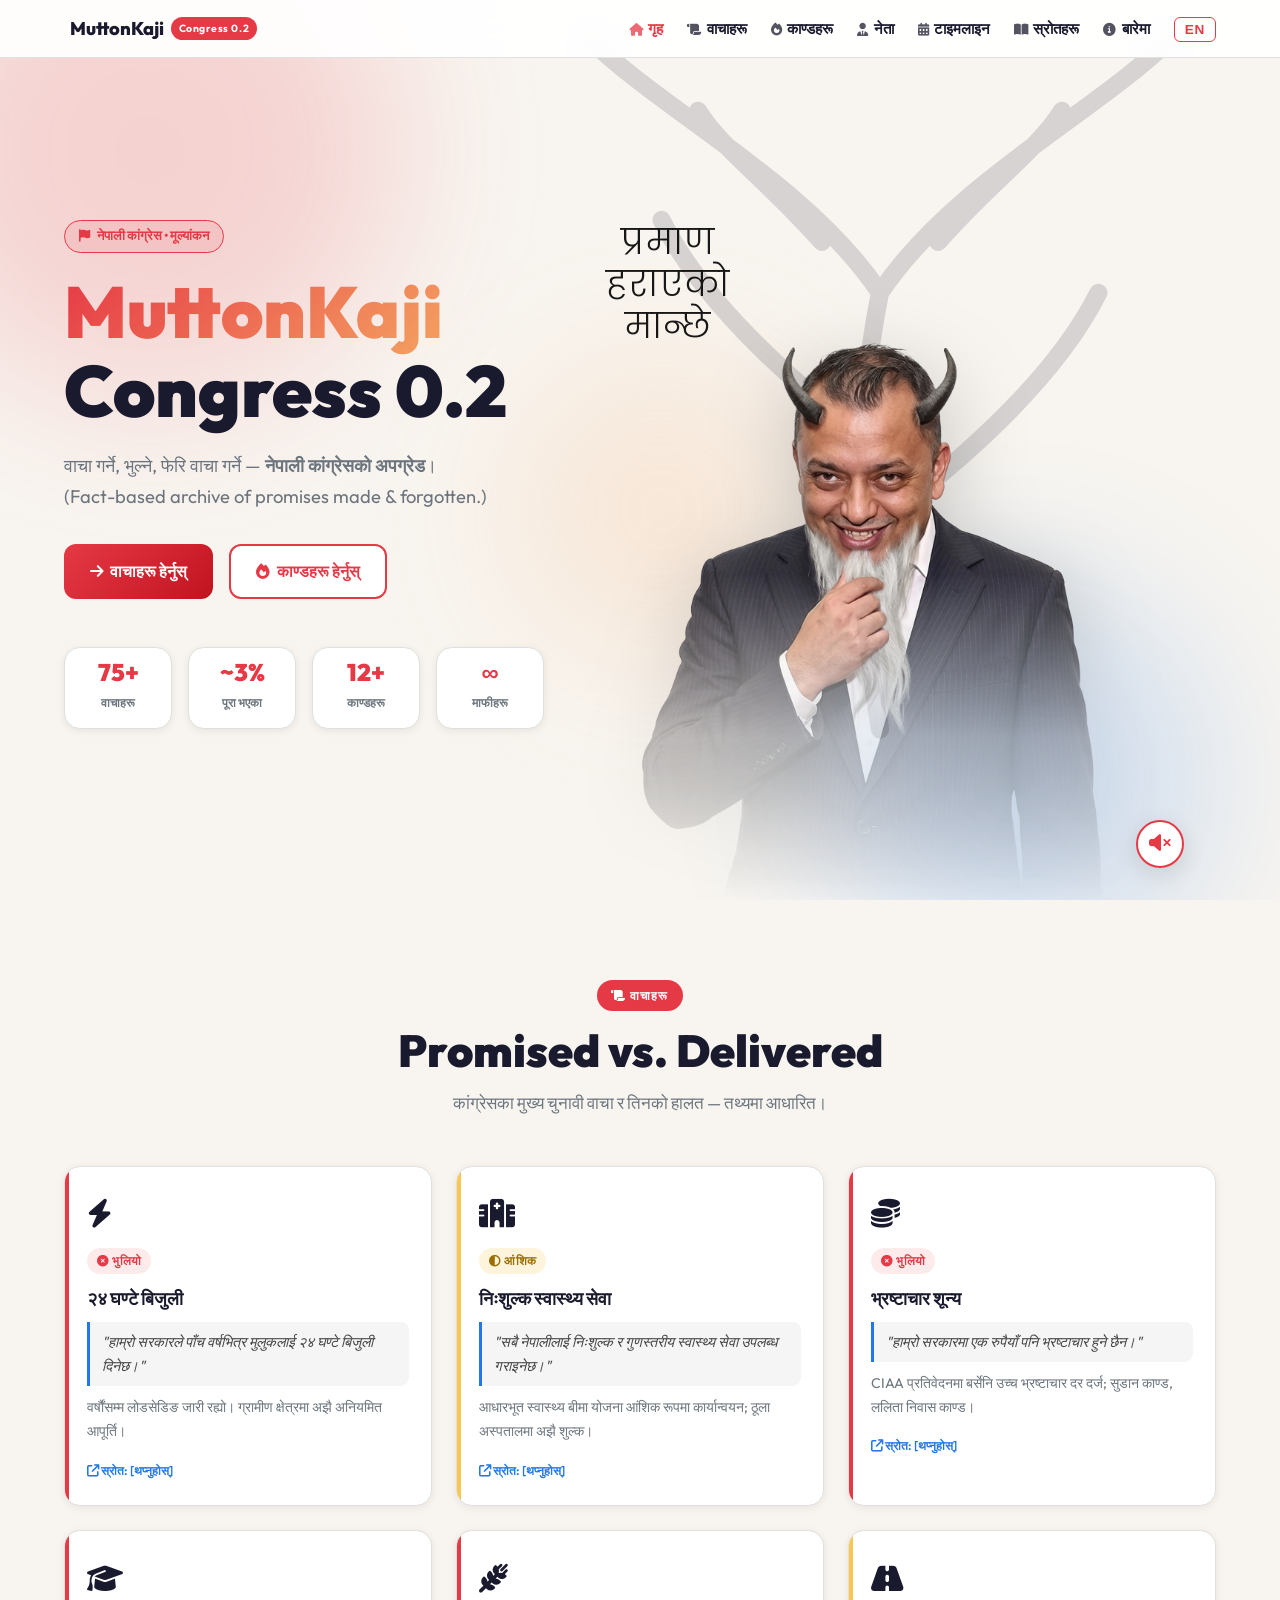
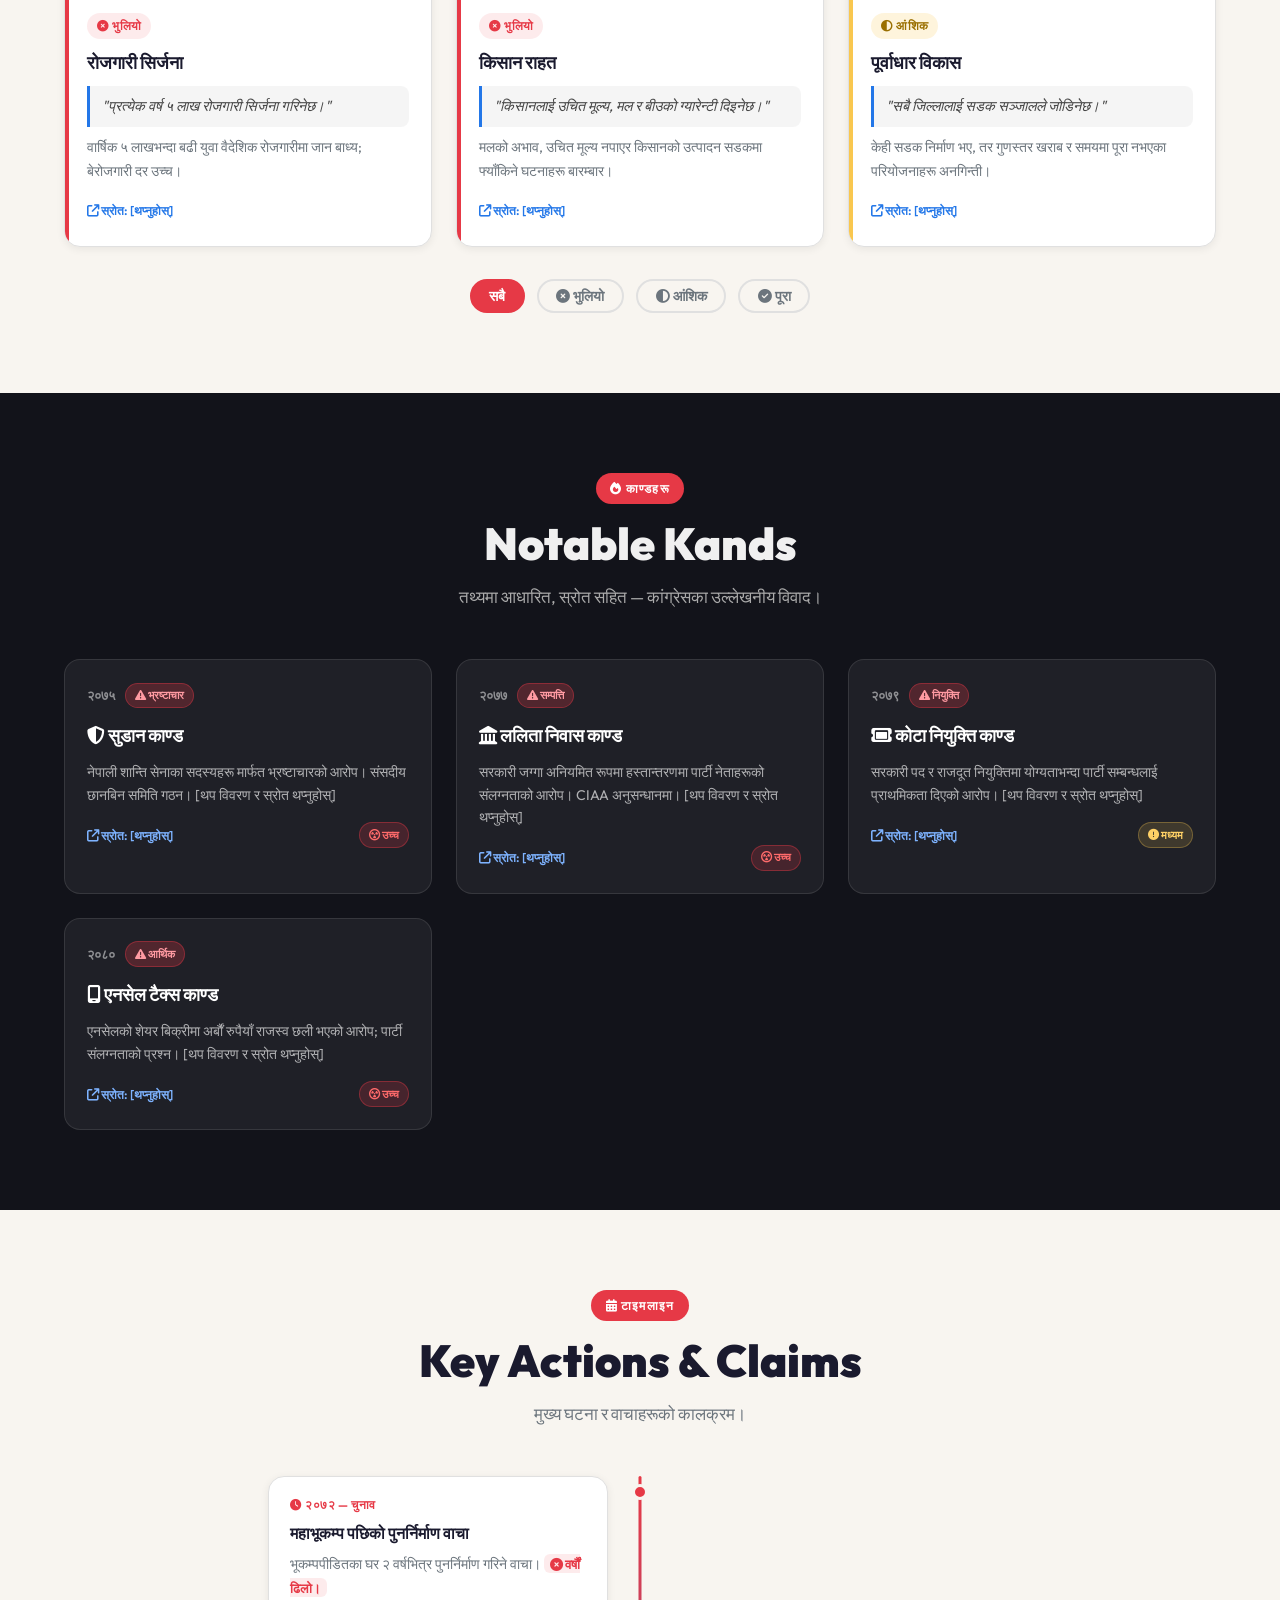
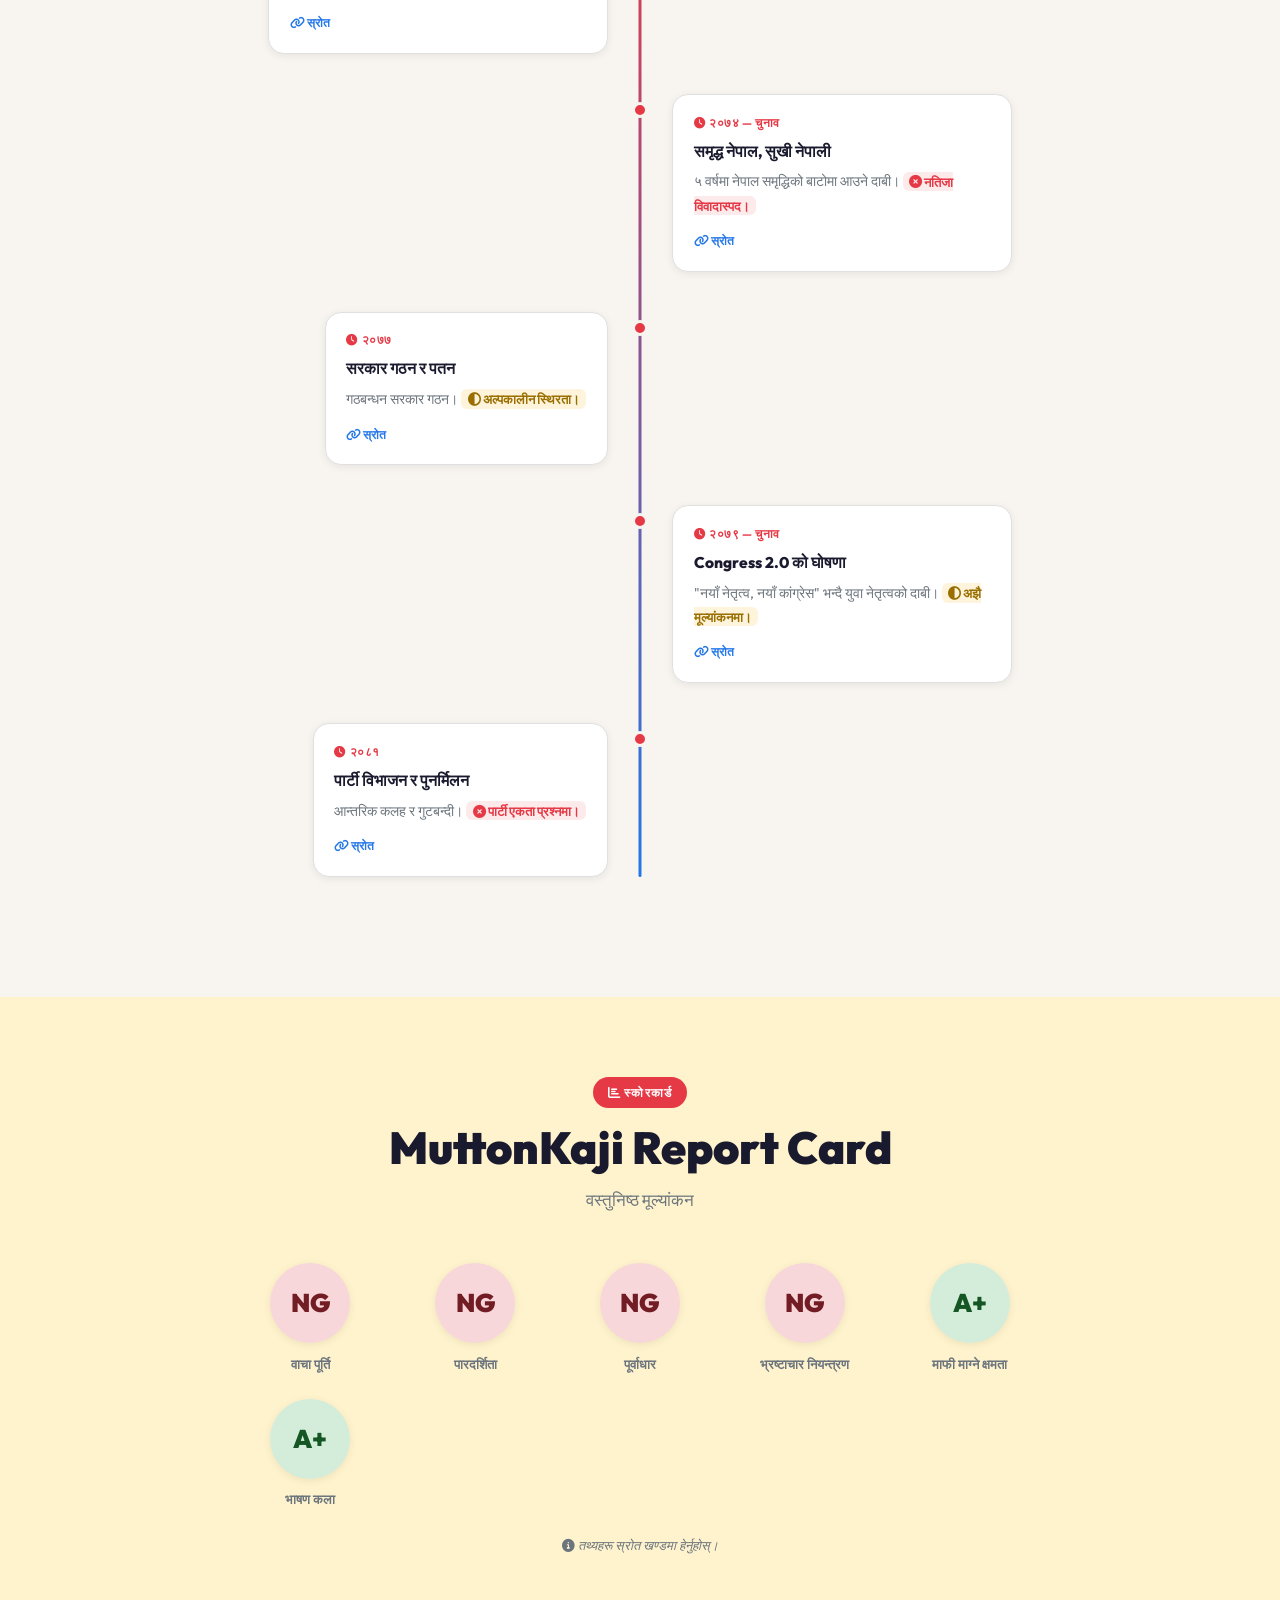
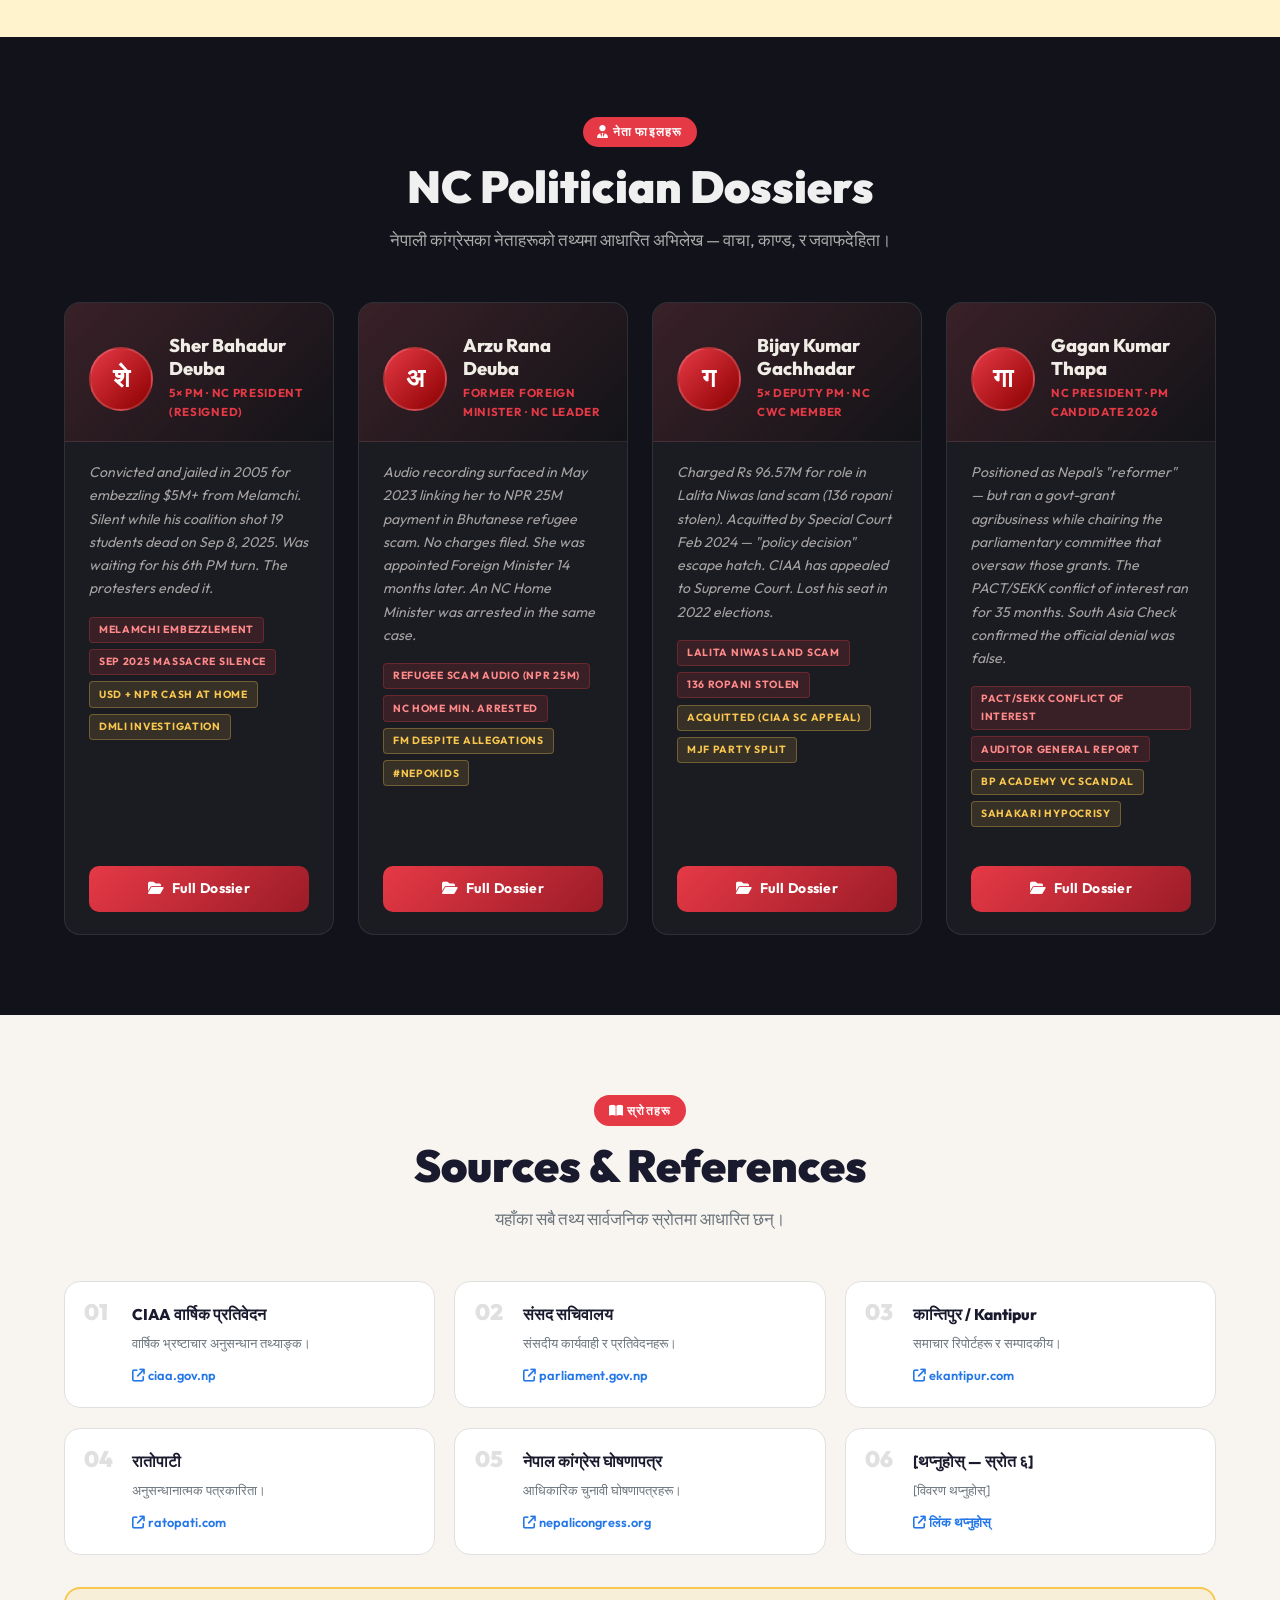
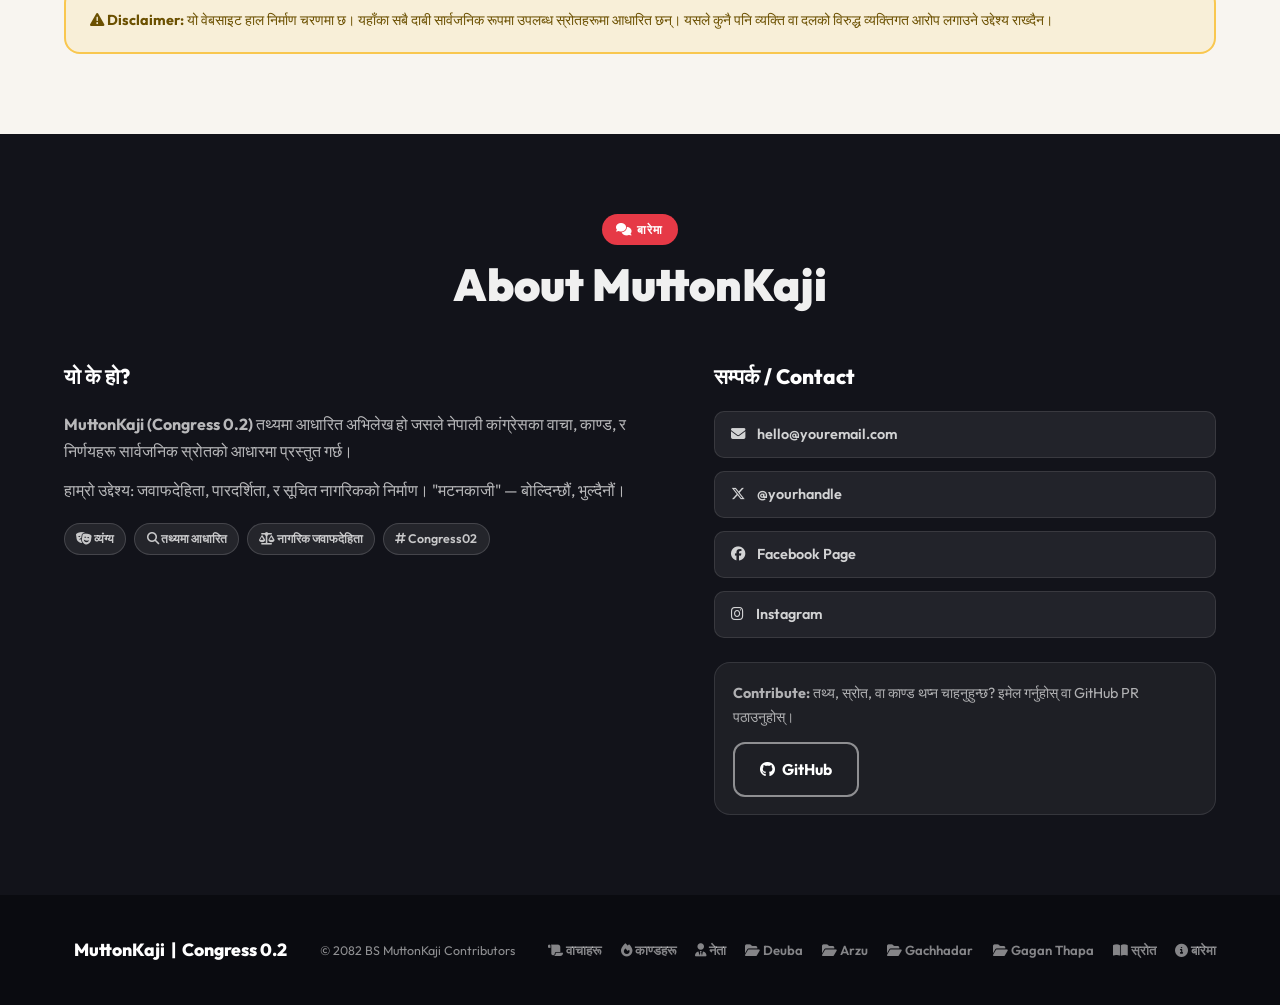
==== commit 170cdede: "idk" ====
--- a/index.html
+++ b/index.html
@@ -1,4 +1,4 @@
- <!DOCTYPE html>
+<!DOCTYPE html>
 <html lang="ne">
 <head>
   <meta charset="UTF-8" />
@@ -6,26 +6,19 @@
   <meta name="description" content="MuttonKaji - Congress 0.2: A satirical, fact-based look at Nepali Congress and its promises, controversies, and timeline." />
   <title>MuttonKaji | Congress 0.2</title>
 
-  <!-- Google Fonts -->
   <link rel="preconnect" href="https://fonts.googleapis.com" />
   <link rel="preconnect" href="https://fonts.gstatic.com" crossorigin />
   <link href="https://fonts.googleapis.com/css2?family=Outfit:wght@400;600;700;900&family=Tiro+Devanagari+Nepali&family=Poppins:wght@300&display=swap" rel="stylesheet" />
 
-  <!-- Font Awesome 6 Free — replace all emojis with proper icons -->
   <link rel="stylesheet" href="https://cdnjs.cloudflare.com/ajax/libs/font-awesome/6.7.2/css/all.min.css" crossorigin="anonymous" referrerpolicy="no-referrer" />
 
   <link rel="stylesheet" href="styles.css" />
 </head>
 <body>
 
-  <!-- ============================================================
-       NAVIGATION BAR
-       Replace logo text and nav links as needed.
-  ============================================================ -->
   <nav id="navbar">
     <div class="nav-container">
       <div class="nav-logo">
-        <!-- REPLACE: swap icon or add an <img> tag for a real logo -->
         <i class="fa-solid fa-ram nav-logo-icon"></i>
         <span class="logo-text">MuttonKaji</span>
         <span class="logo-badge">Congress 0.2</span>
@@ -34,20 +27,20 @@
         <i class="fa-solid fa-bars"></i>
       </button>
       <ul class="nav-links" id="navLinks">
-        <li><a href="#hero"><i class="fa-solid fa-house"></i> गृह</a></li>
-        <li><a href="#promises"><i class="fa-solid fa-scroll"></i> वाचाहरू</a></li>
-        <li><a href="#kands"><i class="fa-solid fa-fire"></i> काण्डहरू</a></li>
-        <li><a href="#timeline"><i class="fa-solid fa-calendar-days"></i> टाइमलाइन</a></li>
-        <li><a href="#sources"><i class="fa-solid fa-book-open"></i> स्रोतहरू</a></li>
-        <li><a href="#about"><i class="fa-solid fa-circle-info"></i> बारेमा</a></li>
+        <li><a href="#hero"><i class="fa-solid fa-house"></i> <span data-i18n="nav-home">गृह</span></a></li>
+        <li><a href="#promises"><i class="fa-solid fa-scroll"></i> <span data-i18n="nav-promises">वाचाहरू</span></a></li>
+        <li><a href="#kands"><i class="fa-solid fa-fire"></i> <span data-i18n="nav-kands">काण्डहरू</span></a></li>
+        <li><a href="#politicians"><i class="fa-solid fa-user-tie"></i> <span data-i18n="nav-politicians">नेता</span></a></li>
+        <li><a href="#timeline"><i class="fa-solid fa-calendar-days"></i> <span data-i18n="nav-timeline">टाइमलाइन</span></a></li>
+        <li><a href="#sources"><i class="fa-solid fa-book-open"></i> <span data-i18n="nav-sources">स्रोतहरू</span></a></li>
+        <li><a href="#about"><i class="fa-solid fa-circle-info"></i> <span data-i18n="nav-about">बारेमा</span></a></li>
+        <li>
+          <button id="lang-toggle" aria-label="Switch language" style="background:none;border:1.5px solid var(--primary);color:var(--primary);border-radius:6px;padding:4px 10px;cursor:pointer;font-weight:700;font-size:0.85rem;letter-spacing:0.05em;">EN</button>
+        </li>
       </ul>
     </div>
   </nav>
 
-  <!-- ============================================================
-       HERO SECTION
-       Replace headline, subtext, and CTA button text.
-  ============================================================ -->
   <section id="hero">
     <div class="hero-bg-blobs">
       <div class="blob blob-1"></div>
@@ -55,50 +48,46 @@
       <div class="blob blob-3"></div>
     </div>
     <div class="hero-content">
-      <!-- REPLACE: Main satirical tagline -->
       <div class="hero-chip">
         <i class="fa-solid fa-flag"></i>
-        नेपाली कांग्रेस • मूल्यांकन
+        <span data-i18n="hero-chip">नेपाली कांग्रेस • मूल्यांकन</span>
       </div>
       <h1 class="hero-title">
         <span class="highlight">MuttonKaji</span><br />
         Congress 0.2
       </h1>
-      <!-- REPLACE: Subtitle / description -->
-      <p class="hero-subtitle">
+      <p class="hero-subtitle" data-i18n="hero-subtitle">
         वाचा गर्ने, भुल्ने, फेरि वाचा गर्ने — <strong>नेपाली कांग्रेसको अपग्रेड</strong>।<br />
         (Fact-based archive of promises made &amp; forgotten.)
       </p>
       <div class="hero-actions">
         <a href="#promises" class="btn btn-primary">
-          <i class="fa-solid fa-arrow-right"></i> वाचाहरू हेर्नुस्
+          <i class="fa-solid fa-arrow-right"></i> <span data-i18n="btn-promises">वाचाहरू हेर्नुस्</span>
         </a>
         <a href="#kands" class="btn btn-secondary">
-          <i class="fa-solid fa-fire"></i> काण्डहरू हेर्नुस्
+          <i class="fa-solid fa-fire"></i> <span data-i18n="btn-kands">काण्डहरू हेर्नुस्</span>
         </a>
       </div>
-      <!-- REPLACE: Update the stat numbers with real data -->
       <div class="hero-stats">
         <div class="stat-card">
           <span class="stat-num">75+</span>
-          <span class="stat-label">वाचाहरू</span>
+          <span class="stat-label" data-i18n="hero-stat-1">वाचाहरू</span>
         </div>
         <div class="stat-card">
           <span class="stat-num">~3%</span>
-          <span class="stat-label">पूरा भएका</span>
+          <span class="stat-label" data-i18n="hero-stat-2">पूरा भएका</span>
         </div>
         <div class="stat-card">
           <span class="stat-num">12+</span>
-          <span class="stat-label">काण्डहरू</span>
+          <span class="stat-label" data-i18n="hero-stat-3">काण्डहरू</span>
         </div>
         <div class="stat-card">
           <span class="stat-num">∞</span>
-          <span class="stat-label">माफीहरू</span>
-        </div>
-      </div>
-    </div>
-
-    <!-- Image: save the uploaded image as hero.png in this folder -->
+          <span class="stat-label" data-i18n="hero-stat-4">माफीहरू</span>
+        </div>
+      </div>
+    </div>
+
     <div class="hero-image-wrap">
       <div class="hero-stacked-text">
         <span>प्रमाण</span>
@@ -106,218 +95,180 @@
         <span>मान्छे</span>
       </div>
       <svg class="hero-dry-tree" viewBox="0 0 100 100" xmlns="http://www.w3.org/2000/svg" aria-hidden="true">
-        <!-- Minimal dry tree path -->
         <path d="M50 100 C 45 70, 48 50, 50 40 C 40 25, 20 15, 10 5 M50 40 C 60 25, 80 15, 90 5 M48 60 C 35 50, 25 40, 20 30 M52 70 C 65 60, 75 50, 80 40 M42 33 C 35 25, 28 20, 25 15 M58 33 C 65 25, 72 20, 75 15" stroke="currentColor" stroke-width="2.5" stroke-linecap="round" fill="none"/>
       </svg>
       <img src="MuttonKaji.png" alt="प्रमाण हराएकाे मान्छे" class="hero-portrait" />
     </div>
   </section>
 
-  <!-- ============================================================
-       PROMISES / WACHAS SECTION
-       Each card = one promise. Duplicate .promise-card to add more.
-  ============================================================ -->
   <section id="promises" class="section">
     <div class="container">
       <div class="section-header">
         <span class="section-tag">
-          <i class="fa-solid fa-scroll"></i> वाचाहरू
+          <i class="fa-solid fa-scroll"></i> <span data-i18n="promises-tag">वाचाहरू</span>
         </span>
-        <h2>Promised vs. Delivered</h2>
-        <p class="section-desc">कांग्रेसका मुख्य चुनावी वाचा र तिनको हालत — तथ्यमा आधारित।</p>
+        <h2 data-i18n="promises-h2">Promised vs. Delivered</h2>
+        <p class="section-desc" data-i18n="promises-desc">कांग्रेसका मुख्य चुनावी वाचा र तिनको हालत — तथ्यमा आधारित।</p>
       </div>
 
       <div class="card-grid">
 
-        <!-- PROMISE CARD 1 — replace content below -->
         <div class="promise-card" data-status="broken">
           <div class="card-icon"><i class="fa-solid fa-bolt"></i></div>
           <div class="card-status broken">
-            <i class="fa-solid fa-circle-xmark"></i> भुलियो
+            <i class="fa-solid fa-circle-xmark"></i> <span data-i18n="status-broken">भुलियो</span>
           </div>
           <h3>२४ घण्टे बिजुली</h3>
           <p class="card-promise">
-            <!-- REPLACE: Exact promise quote -->
             "हाम्रो सरकारले पाँच वर्षभित्र मुलुकलाई २४ घण्टे बिजुली दिनेछ।"
           </p>
           <p class="card-reality">
-            <!-- REPLACE: What actually happened + source -->
             वर्षौंसम्म लोडसेडिङ जारी रह्यो। ग्रामीण क्षेत्रमा अझै अनियमित आपूर्ति।
           </p>
-          <!-- REPLACE: Actual source link -->
           <a href="#sources" class="card-source">
-            <i class="fa-solid fa-arrow-up-right-from-square"></i> स्रोत: [थप्नुहोस्]
+            <i class="fa-solid fa-arrow-up-right-from-square"></i> <span data-i18n="source-label">स्रोत:</span> [थप्नुहोस्]
           </a>
         </div>
 
-        <!-- PROMISE CARD 2 -->
         <div class="promise-card" data-status="partial">
           <div class="card-icon"><i class="fa-solid fa-hospital"></i></div>
           <div class="card-status partial">
-            <i class="fa-solid fa-circle-half-stroke"></i> आंशिक
+            <i class="fa-solid fa-circle-half-stroke"></i> <span data-i18n="status-partial">आंशिक</span>
           </div>
           <h3>निःशुल्क स्वास्थ्य सेवा</h3>
           <p class="card-promise">
-            <!-- REPLACE: Exact promise quote -->
             "सबै नेपालीलाई निःशुल्क र गुणस्तरीय स्वास्थ्य सेवा उपलब्ध गराइनेछ।"
           </p>
           <p class="card-reality">
-            <!-- REPLACE: What actually happened -->
             आधारभूत स्वास्थ्य बीमा योजना आंशिक रूपमा कार्यान्वयन; ठूला अस्पतालमा अझै शुल्क।
           </p>
           <a href="#sources" class="card-source">
-            <i class="fa-solid fa-arrow-up-right-from-square"></i> स्रोत: [थप्नुहोस्]
+            <i class="fa-solid fa-arrow-up-right-from-square"></i> <span data-i18n="source-label">स्रोत:</span> [थप्नुहोस्]
           </a>
         </div>
 
-        <!-- PROMISE CARD 3 -->
         <div class="promise-card" data-status="broken">
           <div class="card-icon"><i class="fa-solid fa-coins"></i></div>
           <div class="card-status broken">
-            <i class="fa-solid fa-circle-xmark"></i> भुलियो
+            <i class="fa-solid fa-circle-xmark"></i> <span data-i18n="status-broken">भुलियो</span>
           </div>
           <h3>भ्रष्टाचार शून्य</h3>
           <p class="card-promise">
-            <!-- REPLACE: Exact promise quote -->
             "हाम्रो सरकारमा एक रुपैयाँ पनि भ्रष्टाचार हुने छैन।"
           </p>
           <p class="card-reality">
-            <!-- REPLACE: What actually happened -->
             CIAA प्रतिवेदनमा बर्सेनि उच्च भ्रष्टाचार दर दर्ज; सुडान काण्ड, ललिता निवास काण्ड।
           </p>
           <a href="#sources" class="card-source">
-            <i class="fa-solid fa-arrow-up-right-from-square"></i> स्रोत: [थप्नुहोस्]
+            <i class="fa-solid fa-arrow-up-right-from-square"></i> <span data-i18n="source-label">स्रोत:</span> [थप्नुहोस्]
           </a>
         </div>
 
-        <!-- PROMISE CARD 4 -->
         <div class="promise-card" data-status="broken">
           <div class="card-icon"><i class="fa-solid fa-graduation-cap"></i></div>
           <div class="card-status broken">
-            <i class="fa-solid fa-circle-xmark"></i> भुलियो
+            <i class="fa-solid fa-circle-xmark"></i> <span data-i18n="status-broken">भुलियो</span>
           </div>
           <h3>रोजगारी सिर्जना</h3>
           <p class="card-promise">
-            <!-- REPLACE: Exact promise quote -->
             "प्रत्येक वर्ष ५ लाख रोजगारी सिर्जना गरिनेछ।"
           </p>
           <p class="card-reality">
-            <!-- REPLACE: What actually happened -->
             वार्षिक ५ लाखभन्दा बढी युवा वैदेशिक रोजगारीमा जान बाध्य; बेरोजगारी दर उच्च।
           </p>
           <a href="#sources" class="card-source">
-            <i class="fa-solid fa-arrow-up-right-from-square"></i> स्रोत: [थप्नुहोस्]
+            <i class="fa-solid fa-arrow-up-right-from-square"></i> <span data-i18n="source-label">स्रोत:</span> [थप्नुहोस्]
           </a>
         </div>
 
-        <!-- PROMISE CARD 5 -->
         <div class="promise-card" data-status="broken">
           <div class="card-icon"><i class="fa-solid fa-wheat-awn"></i></div>
           <div class="card-status broken">
-            <i class="fa-solid fa-circle-xmark"></i> भुलियो
+            <i class="fa-solid fa-circle-xmark"></i> <span data-i18n="status-broken">भुलियो</span>
           </div>
           <h3>किसान राहत</h3>
           <p class="card-promise">
-            <!-- REPLACE: Exact promise quote -->
             "किसानलाई उचित मूल्य, मल र बीउको ग्यारेन्टी दिइनेछ।"
           </p>
           <p class="card-reality">
-            <!-- REPLACE: What actually happened -->
             मलको अभाव, उचित मूल्य नपाएर किसानको उत्पादन सडकमा फ्याँकिने घटनाहरू बारम्बार।
           </p>
           <a href="#sources" class="card-source">
-            <i class="fa-solid fa-arrow-up-right-from-square"></i> स्रोत: [थप्नुहोस्]
+            <i class="fa-solid fa-arrow-up-right-from-square"></i> <span data-i18n="source-label">स्रोत:</span> [थप्नुहोस्]
           </a>
         </div>
 
-        <!-- PROMISE CARD 6 -->
         <div class="promise-card" data-status="partial">
           <div class="card-icon"><i class="fa-solid fa-road"></i></div>
           <div class="card-status partial">
-            <i class="fa-solid fa-circle-half-stroke"></i> आंशिक
+            <i class="fa-solid fa-circle-half-stroke"></i> <span data-i18n="status-partial">आंशिक</span>
           </div>
           <h3>पूर्वाधार विकास</h3>
           <p class="card-promise">
-            <!-- REPLACE: Exact promise quote -->
             "सबै जिल्लालाई सडक सञ्जालले जोडिनेछ।"
           </p>
           <p class="card-reality">
-            <!-- REPLACE: What actually happened -->
             केही सडक निर्माण भए, तर गुणस्तर खराब र समयमा पूरा नभएका परियोजनाहरू अनगिन्ती।
           </p>
           <a href="#sources" class="card-source">
-            <i class="fa-solid fa-arrow-up-right-from-square"></i> स्रोत: [थप्नुहोस्]
+            <i class="fa-solid fa-arrow-up-right-from-square"></i> <span data-i18n="source-label">स्रोत:</span> [थप्नुहोस्]
           </a>
         </div>
 
-        <!-- REPLACE: Add more promise cards by duplicating the block above -->
-
-      </div>
-
-      <!-- Filter buttons -->
+      </div>
+
       <div class="filter-bar">
-        <button class="filter-btn active" data-filter="all">सबै</button>
+        <button class="filter-btn active" data-filter="all" data-i18n="filter-all">सबै</button>
         <button class="filter-btn" data-filter="broken">
-          <i class="fa-solid fa-circle-xmark"></i> भुलियो
+          <i class="fa-solid fa-circle-xmark"></i> <span data-i18n="filter-broken">भुलियो</span>
         </button>
         <button class="filter-btn" data-filter="partial">
-          <i class="fa-solid fa-circle-half-stroke"></i> आंशिक
+          <i class="fa-solid fa-circle-half-stroke"></i> <span data-i18n="filter-partial">आंशिक</span>
         </button>
         <button class="filter-btn" data-filter="kept">
-          <i class="fa-solid fa-circle-check"></i> पूरा
+          <i class="fa-solid fa-circle-check"></i> <span data-i18n="filter-kept">पूरा</span>
         </button>
       </div>
     </div>
   </section>
 
-  <!-- ============================================================
-       KANDS / CONTROVERSIES SECTION
-       Each kand-card = one controversy. Add more as needed.
-  ============================================================ -->
   <section id="kands" class="section section-dark">
     <div class="container">
       <div class="section-header">
         <span class="section-tag">
-          <i class="fa-solid fa-fire"></i> काण्डहरू
+          <i class="fa-solid fa-fire"></i> <span data-i18n="kands-tag">काण्डहरू</span>
         </span>
-        <h2>Notable Kands</h2>
-        <p class="section-desc">तथ्यमा आधारित, स्रोत सहित — कांग्रेसका उल्लेखनीय विवाद।</p>
+        <h2 data-i18n="kands-h2">Notable Kands</h2>
+        <p class="section-desc" data-i18n="kands-desc">तथ्यमा आधारित, स्रोत सहित — कांग्रेसका उल्लेखनीय विवाद।</p>
       </div>
 
       <div class="kand-grid">
 
-        <!-- KAND CARD 1 — replace with real kand details -->
         <div class="kand-card">
           <div class="kand-meta">
-            <!-- REPLACE: Year of the controversy -->
             <span class="kand-year">२०७५</span>
-            <!-- REPLACE: Category tag -->
             <span class="kand-tag">
               <i class="fa-solid fa-triangle-exclamation"></i> भ्रष्टाचार
             </span>
           </div>
           <h3 class="kand-title">
             <i class="fa-solid fa-shield-halved"></i>
-            <!-- REPLACE: Kand name -->
             सुडान काण्ड
           </h3>
           <p class="kand-desc">
-            <!-- REPLACE: Short, factual description with source -->
             नेपाली शान्ति सेनाका सदस्यहरू मार्फत भ्रष्टाचारको आरोप। संसदीय छानबिन समिति गठन।
             [थप विवरण र स्रोत थप्नुहोस्]
           </p>
           <div class="kand-footer">
-            <!-- REPLACE: Real source URL -->
             <a href="#sources" class="kand-link">
-              <i class="fa-solid fa-arrow-up-right-from-square"></i> स्रोत: [थप्नुहोस्]
+              <i class="fa-solid fa-arrow-up-right-from-square"></i> <span data-i18n="source-label">स्रोत:</span> [थप्नुहोस्]
             </a>
             <span class="kand-severity high">
-              <i class="fa-solid fa-circle-radiation"></i> उच्च
-            </span>
-          </div>
-        </div>
-
-        <!-- KAND CARD 2 -->
+              <i class="fa-solid fa-circle-radiation"></i> <span data-i18n="severity-high">उच्च</span>
+            </span>
+          </div>
+        </div>
+
         <div class="kand-card">
           <div class="kand-meta">
             <span class="kand-year">२०७७</span>
@@ -330,21 +281,19 @@
             ललिता निवास काण्ड
           </h3>
           <p class="kand-desc">
-            <!-- REPLACE: Short, factual description with source -->
             सरकारी जग्गा अनियमित रूपमा हस्तान्तरणमा पार्टी नेताहरूको संलग्नताको आरोप। CIAA अनुसन्धानमा।
             [थप विवरण र स्रोत थप्नुहोस्]
           </p>
           <div class="kand-footer">
             <a href="#sources" class="kand-link">
-              <i class="fa-solid fa-arrow-up-right-from-square"></i> स्रोत: [थप्नुहोस्]
+              <i class="fa-solid fa-arrow-up-right-from-square"></i> <span data-i18n="source-label">स्रोत:</span> [थप्नुहोस्]
             </a>
             <span class="kand-severity high">
-              <i class="fa-solid fa-circle-radiation"></i> उच्च
-            </span>
-          </div>
-        </div>
-
-        <!-- KAND CARD 3 -->
+              <i class="fa-solid fa-circle-radiation"></i> <span data-i18n="severity-high">उच्च</span>
+            </span>
+          </div>
+        </div>
+
         <div class="kand-card">
           <div class="kand-meta">
             <span class="kand-year">२०७९</span>
@@ -357,21 +306,19 @@
             कोटा नियुक्ति काण्ड
           </h3>
           <p class="kand-desc">
-            <!-- REPLACE: Short, factual description with source -->
             सरकारी पद र राजदूत नियुक्तिमा योग्यताभन्दा पार्टी सम्बन्धलाई प्राथमिकता दिएको आरोप।
             [थप विवरण र स्रोत थप्नुहोस्]
           </p>
           <div class="kand-footer">
             <a href="#sources" class="kand-link">
-              <i class="fa-solid fa-arrow-up-right-from-square"></i> स्रोत: [थप्नुहोस्]
+              <i class="fa-solid fa-arrow-up-right-from-square"></i> <span data-i18n="source-label">स्रोत:</span> [थप्नुहोस्]
             </a>
             <span class="kand-severity medium">
-              <i class="fa-solid fa-circle-exclamation"></i> मध्यम
-            </span>
-          </div>
-        </div>
-
-        <!-- KAND CARD 4 -->
+              <i class="fa-solid fa-circle-exclamation"></i> <span data-i18n="severity-medium">मध्यम</span>
+            </span>
+          </div>
+        </div>
+
         <div class="kand-card">
           <div class="kand-meta">
             <span class="kand-year">२०८०</span>
@@ -384,58 +331,47 @@
             एनसेल टैक्स काण्ड
           </h3>
           <p class="kand-desc">
-            <!-- REPLACE: Short, factual description with source -->
             एनसेलको शेयर बिक्रीमा अर्बौं रुपैयाँ राजस्व छली भएको आरोप; पार्टी संलग्नताको प्रश्न।
             [थप विवरण र स्रोत थप्नुहोस्]
           </p>
           <div class="kand-footer">
             <a href="#sources" class="kand-link">
-              <i class="fa-solid fa-arrow-up-right-from-square"></i> स्रोत: [थप्नुहोस्]
+              <i class="fa-solid fa-arrow-up-right-from-square"></i> <span data-i18n="source-label">स्रोत:</span> [थप्नुहोस्]
             </a>
             <span class="kand-severity high">
-              <i class="fa-solid fa-circle-radiation"></i> उच्च
-            </span>
-          </div>
-        </div>
-
-        <!-- REPLACE: Add more kand cards by duplicating a block above -->
+              <i class="fa-solid fa-circle-radiation"></i> <span data-i18n="severity-high">उच्च</span>
+            </span>
+          </div>
+        </div>
 
       </div>
     </div>
   </section>
 
-  <!-- ============================================================
-       TIMELINE SECTION
-       Add or remove .timeline-item blocks as needed.
-  ============================================================ -->
   <section id="timeline" class="section">
     <div class="container">
       <div class="section-header">
         <span class="section-tag">
-          <i class="fa-solid fa-calendar-days"></i> टाइमलाइन
+          <i class="fa-solid fa-calendar-days"></i> <span data-i18n="timeline-tag">टाइमलाइन</span>
         </span>
-        <h2>Key Actions &amp; Claims</h2>
-        <p class="section-desc">मुख्य घटना र वाचाहरूको कालक्रम।</p>
+        <h2 data-i18n="timeline-h2">Key Actions &amp; Claims</h2>
+        <p class="section-desc" data-i18n="timeline-desc">मुख्य घटना र वाचाहरूको कालक्रम।</p>
       </div>
 
       <div class="timeline">
 
-        <!-- TIMELINE ITEM — duplicate to add events -->
         <div class="timeline-item left">
           <div class="timeline-dot"></div>
           <div class="timeline-card">
-            <!-- REPLACE: date -->
             <span class="tl-date">
               <i class="fa-solid fa-clock"></i> २०७२ — चुनाव
             </span>
-            <!-- REPLACE: event description -->
             <h4>महाभूकम्प पछिको पुनर्निर्माण वाचा</h4>
             <p>भूकम्पपीडितका घर २ वर्षभित्र पुनर्निर्माण गरिने वाचा।
               <span class="tl-result broken">
-                <i class="fa-solid fa-circle-xmark"></i> वर्षौं ढिलो।
+                <i class="fa-solid fa-circle-xmark"></i> <span data-i18n="tl-result-broken">वर्षौं ढिलो।</span>
               </span>
             </p>
-            <!-- REPLACE: source -->
             <a href="#sources" class="tl-source">
               <i class="fa-solid fa-link"></i> स्रोत
             </a>
@@ -451,7 +387,7 @@
             <h4>समृद्ध नेपाल, सुखी नेपाली</h4>
             <p>५ वर्षमा नेपाल समृद्धिको बाटोमा आउने दाबी।
               <span class="tl-result broken">
-                <i class="fa-solid fa-circle-xmark"></i> नतिजा विवादास्पद।
+                <i class="fa-solid fa-circle-xmark"></i> <span data-i18n="tl-result-disputed">नतिजा विवादास्पद।</span>
               </span>
             </p>
             <a href="#sources" class="tl-source">
@@ -469,7 +405,7 @@
             <h4>सरकार गठन र पतन</h4>
             <p>गठबन्धन सरकार गठन।
               <span class="tl-result partial">
-                <i class="fa-solid fa-circle-half-stroke"></i> अल्पकालीन स्थिरता।
+                <i class="fa-solid fa-circle-half-stroke"></i> <span data-i18n="tl-result-partial">अल्पकालीन स्थिरता।</span>
               </span>
             </p>
             <a href="#sources" class="tl-source">
@@ -487,7 +423,7 @@
             <h4>Congress 2.0 को घोषणा</h4>
             <p>"नयाँ नेतृत्व, नयाँ कांग्रेस" भन्दै युवा नेतृत्वको दाबी।
               <span class="tl-result partial">
-                <i class="fa-solid fa-circle-half-stroke"></i> अझै मूल्यांकनमा।
+                <i class="fa-solid fa-circle-half-stroke"></i> <span data-i18n="tl-result-eval">अझै मूल्यांकनमा।</span>
               </span>
             </p>
             <a href="#sources" class="tl-source">
@@ -503,10 +439,9 @@
               <i class="fa-solid fa-clock"></i> २०८१
             </span>
             <h4>पार्टी विभाजन र पुनर्मिलन</h4>
-            <!-- REPLACE: event description -->
             <p>आन्तरिक कलह र गुटबन्दी।
               <span class="tl-result broken">
-                <i class="fa-solid fa-circle-xmark"></i> पार्टी एकता प्रश्नमा।
+                <i class="fa-solid fa-circle-xmark"></i> <span data-i18n="tl-result-unity">पार्टी एकता प्रश्नमा।</span>
               </span>
             </p>
             <a href="#sources" class="tl-source">
@@ -515,79 +450,180 @@
           </div>
         </div>
 
-        <!-- REPLACE: Add more timeline items as needed -->
-
       </div>
     </div>
   </section>
 
-  <!-- ============================================================
-       SCORECARD SECTION — fun meme-style rating
-  ============================================================ -->
   <section id="scorecard" class="section section-accent">
     <div class="container">
       <div class="section-header">
         <span class="section-tag">
-          <i class="fa-solid fa-chart-bar"></i> स्कोरकार्ड
+          <i class="fa-solid fa-chart-bar"></i> <span data-i18n="scorecard-tag">स्कोरकार्ड</span>
         </span>
-        <h2>MuttonKaji Report Card</h2>
-        <p class="section-desc">वस्तुनिष्ठ मूल्यांकन </p>
+        <h2 data-i18n="scorecard-h2">MuttonKaji Report Card</h2>
+        <p class="section-desc" data-i18n="scorecard-desc">वस्तुनिष्ठ मूल्यांकन </p>
       </div>
       <div class="scorecard-grid">
-        <!-- REPLACE: Update grade and label for each metric -->
         <div class="score-item">
           <div class="score-circle grade-f">NG</div>
-          <p class="score-label">वाचा पूर्ति</p>
+          <p class="score-label" data-i18n="score-promise">वाचा पूर्ति</p>
         </div>
         <div class="score-item">
           <div class="score-circle grade-f">NG</div>
-          <p class="score-label">पारदर्शिता</p>
+          <p class="score-label" data-i18n="score-transparency">पारदर्शिता</p>
         </div>
         <div class="score-item">
           <div class="score-circle grade-f">NG</div>
-          <p class="score-label">पूर्वाधार</p>
+          <p class="score-label" data-i18n="score-infra">पूर्वाधार</p>
         </div>
         <div class="score-item">
           <div class="score-circle grade-f">NG</div>
-          <p class="score-label">भ्रष्टाचार नियन्त्रण</p>
+          <p class="score-label" data-i18n="score-corruption">भ्रष्टाचार नियन्त्रण</p>
         </div>
         <div class="score-item">
           <div class="score-circle grade-a">A+</div>
-          <p class="score-label">माफी माग्ने क्षमता</p>
+          <p class="score-label" data-i18n="score-apology">माफी माग्ने क्षमता</p>
         </div>
         <div class="score-item">
           <div class="score-circle grade-a">A+</div>
-          <p class="score-label">भाषण कला</p>
+          <p class="score-label" data-i18n="score-speech">भाषण कला</p>
         </div>
       </div>
       <p class="scorecard-disclaimer">
         <i class="fa-solid fa-circle-info"></i>
-        तथ्यहरू स्रोत खण्डमा हेर्नुहोस्।
+        <span data-i18n="scorecard-disclaimer">तथ्यहरू स्रोत खण्डमा हेर्नुहोस्।</span>
       </p>
     </div>
   </section>
 
-  <!-- ============================================================
-       SOURCES & REFERENCES SECTION
-       Replace placeholder links with real sources.
-  ============================================================ -->
+  <section id="politicians" class="section section-dark">
+    <div class="container">
+      <div class="section-header">
+        <span class="section-tag">
+          <i class="fa-solid fa-user-tie"></i> <span data-i18n="politicians-tag">नेता फाइलहरू</span>
+        </span>
+        <h2 data-i18n="politicians-h2">NC Politician Dossiers</h2>
+        <p class="section-desc" data-i18n="politicians-desc">नेपाली कांग्रेसका नेताहरूको तथ्यमा आधारित अभिलेख — वाचा, काण्ड, र जवाफदेहिता।</p>
+      </div>
+
+      <div class="politician-grid">
+
+        <div class="politician-card">
+          <div class="politician-card-header">
+            <div class="politician-avatar">शे</div>
+            <div>
+              <div class="politician-name">Sher Bahadur Deuba</div>
+              <div class="politician-title">5× PM · NC President (Resigned)</div>
+            </div>
+          </div>
+          <div class="politician-card-body">
+            <p class="politician-tagline">Convicted and jailed in 2005 for embezzling $5M+ from Melamchi. Silent while his coalition shot 19 students dead on Sep 8, 2025. Was waiting for his 6th PM turn. The protesters ended it.</p>
+            <div class="politician-charges">
+              <span class="charge-tag">Melamchi Embezzlement</span>
+              <span class="charge-tag">Sep 2025 Massacre Silence</span>
+              <span class="charge-tag amber">USD + NPR Cash at Home</span>
+              <span class="charge-tag amber">DMLI Investigation</span>
+            </div>
+          </div>
+          <div class="politician-card-footer">
+            <a href="deuba-genz-accountability.html" class="btn-dossier">
+              <i class="fa-solid fa-folder-open"></i> Full Dossier
+            </a>
+          </div>
+        </div>
+
+        <div class="politician-card">
+          <div class="politician-card-header">
+            <div class="politician-avatar">अ</div>
+            <div>
+              <div class="politician-name">Arzu Rana Deuba</div>
+              <div class="politician-title">Former Foreign Minister · NC Leader</div>
+            </div>
+          </div>
+          <div class="politician-card-body">
+            <p class="politician-tagline">Audio recording surfaced in May 2023 linking her to NPR 25M payment in Bhutanese refugee scam. No charges filed. She was appointed Foreign Minister 14 months later. An NC Home Minister was arrested in the same case.</p>
+            <div class="politician-charges">
+              <span class="charge-tag">Refugee Scam Audio (NPR 25M)</span>
+              <span class="charge-tag">NC Home Min. Arrested</span>
+              <span class="charge-tag amber">FM Despite Allegations</span>
+              <span class="charge-tag amber">#NepoKids</span>
+            </div>
+          </div>
+          <div class="politician-card-footer">
+            <a href="arzu-rana-deuba.html" class="btn-dossier">
+              <i class="fa-solid fa-folder-open"></i> Full Dossier
+            </a>
+          </div>
+        </div>
+
+        <div class="politician-card">
+          <div class="politician-card-header">
+            <div class="politician-avatar">ग</div>
+            <div>
+              <div class="politician-name">Bijay Kumar Gachhadar</div>
+              <div class="politician-title">5× Deputy PM · NC CWC Member</div>
+            </div>
+          </div>
+          <div class="politician-card-body">
+            <p class="politician-tagline">Charged Rs 96.57M for role in Lalita Niwas land scam (136 ropani stolen). Acquitted by Special Court Feb 2024 — "policy decision" escape hatch. CIAA has appealed to Supreme Court. Lost his seat in 2022 elections.</p>
+            <div class="politician-charges">
+              <span class="charge-tag">Lalita Niwas Land Scam</span>
+              <span class="charge-tag">136 Ropani Stolen</span>
+              <span class="charge-tag amber">Acquitted (CIAA SC Appeal)</span>
+              <span class="charge-tag amber">MJF Party Split</span>
+            </div>
+          </div>
+          <div class="politician-card-footer">
+            <a href="gachhadar-report.html" class="btn-dossier">
+              <i class="fa-solid fa-folder-open"></i> Full Dossier
+            </a>
+          </div>
+        </div>
+
+        <div class="politician-card">
+          <div class="politician-card-header">
+            <div class="politician-avatar">गा</div>
+            <div>
+              <div class="politician-name">Gagan Kumar Thapa</div>
+              <div class="politician-title">NC President · PM Candidate 2026</div>
+            </div>
+          </div>
+          <div class="politician-card-body">
+            <p class="politician-tagline">Positioned as Nepal's "reformer" — but ran a govt-grant agribusiness while chairing the parliamentary committee that oversaw those grants. The PACT/SEKK conflict of interest ran for 35 months. South Asia Check confirmed the official denial was false.</p>
+            <div class="politician-charges">
+              <span class="charge-tag">PACT/SEKK Conflict of Interest</span>
+              <span class="charge-tag">Auditor General Report</span>
+              <span class="charge-tag amber">BP Academy VC Scandal</span>
+              <span class="charge-tag amber">Sahakari Hypocrisy</span>
+            </div>
+          </div>
+          <div class="politician-card-footer">
+            <a href="gagan-thapa-expose.html" class="btn-dossier">
+              <i class="fa-solid fa-folder-open"></i> Full Dossier
+            </a>
+          </div>
+        </div>
+
+      </div>
+    </div>
+  </section>
+
   <section id="sources" class="section">
     <div class="container">
       <div class="section-header">
         <span class="section-tag">
-          <i class="fa-solid fa-book-open"></i> स्रोतहरू
+          <i class="fa-solid fa-book-open"></i> <span data-i18n="sources-tag">स्रोतहरू</span>
         </span>
-        <h2>Sources &amp; References</h2>
-        <p class="section-desc">यहाँका सबै तथ्य सार्वजनिक स्रोतमा आधारित छन्।</p>
+        <h2 data-i18n="sources-h2">Sources &amp; References</h2>
+        <p class="section-desc" data-i18n="sources-desc">यहाँका सबै तथ्य सार्वजनिक स्रोतमा आधारित छन्।</p>
       </div>
 
       <div class="sources-grid">
         <div class="source-card">
           <span class="source-num">01</span>
           <div class="source-body">
-            <h4><!-- REPLACE: Source title --> CIAA वार्षिक प्रतिवेदन</h4>
-            <p><!-- REPLACE: Description --> वार्षिक भ्रष्टाचार अनुसन्धान तथ्याङ्क।</p>
-            <!-- REPLACE: href with actual URL -->
+            <h4>CIAA वार्षिक प्रतिवेदन</h4>
+            <p>वार्षिक भ्रष्टाचार अनुसन्धान तथ्याङ्क।</p>
             <a href="https://ciaa.gov.np" target="_blank" rel="noopener">
               <i class="fa-solid fa-arrow-up-right-from-square"></i> ciaa.gov.np
             </a>
@@ -608,7 +644,6 @@
         <div class="source-card">
           <span class="source-num">03</span>
           <div class="source-body">
-            <!-- REPLACE: Source title, description, and URL -->
             <h4>कान्तिपुर / Kantipur</h4>
             <p>समाचार रिपोर्टहरू र सम्पादकीय।</p>
             <a href="https://www.ekantipur.com" target="_blank" rel="noopener">
@@ -620,7 +655,6 @@
         <div class="source-card">
           <span class="source-num">04</span>
           <div class="source-body">
-            <!-- REPLACE: Source title, description, and URL -->
             <h4>रातोपाटी</h4>
             <p>अनुसन्धानात्मक पत्रकारिता।</p>
             <a href="https://www.ratopati.com" target="_blank" rel="noopener">
@@ -632,7 +666,6 @@
         <div class="source-card">
           <span class="source-num">05</span>
           <div class="source-body">
-            <!-- REPLACE: Source title, description, and URL -->
             <h4>नेपाल कांग्रेस घोषणापत्र</h4>
             <p>आधिकारिक चुनावी घोषणापत्रहरू।</p>
             <a href="https://www.nepalicongress.org" target="_blank" rel="noopener">
@@ -644,7 +677,6 @@
         <div class="source-card">
           <span class="source-num">06</span>
           <div class="source-body">
-            <!-- REPLACE: Source title, description, and URL -->
             <h4>[थप्नुहोस् — स्रोत ६]</h4>
             <p>[विवरण थप्नुहोस्]</p>
             <a href="#">
@@ -657,38 +689,31 @@
       <div class="disclaimer-box">
         <p>
           <i class="fa-solid fa-triangle-exclamation"></i>
-          <strong>Disclaimer:</strong> यो वेबसाइट हाल निर्माण चरणमा छ।
+          <span data-i18n="disclaimer-text"><strong>Disclaimer:</strong> यो वेबसाइट हाल निर्माण चरणमा छ।
           यहाँका सबै दाबी सार्वजनिक रूपमा उपलब्ध स्रोतहरूमा आधारित छन्।
-          यसले कुनै पनि व्यक्ति वा दलको विरुद्ध व्यक्तिगत आरोप लगाउने उद्देश्य राख्दैन।
-          <!-- REPLACE: Add your full disclaimer here -->
+          यसले कुनै पनि व्यक्ति वा दलको विरुद्ध व्यक्तिगत आरोप लगाउने उद्देश्य राख्दैन।</span>
         </p>
       </div>
     </div>
   </section>
 
-  <!-- ============================================================
-       ABOUT / CONTACT SECTION
-       Replace contact details and social links.
-  ============================================================ -->
   <section id="about" class="section section-dark">
     <div class="container">
       <div class="section-header">
         <span class="section-tag">
-          <i class="fa-solid fa-comments"></i> बारेमा
+          <i class="fa-solid fa-comments"></i> <span data-i18n="about-tag">बारेमा</span>
         </span>
-        <h2>About MuttonKaji</h2>
+        <h2 data-i18n="about-h2">About MuttonKaji</h2>
       </div>
 
       <div class="about-grid">
         <div class="about-text">
-          <h3>यो के हो?</h3>
-          <!-- REPLACE: Your about text -->
-          <p>
+          <h3 data-i18n="about-what-h3">यो के हो?</h3>
+          <p data-i18n="about-what-p1">
             <strong>MuttonKaji (Congress 0.2)</strong> तथ्यमा आधारित अभिलेख हो
             जसले नेपाली कांग्रेसका वाचा, काण्ड, र निर्णयहरू सार्वजनिक स्रोतको आधारमा प्रस्तुत गर्छ।
           </p>
-          <p>
-            <!-- REPLACE: Mission statement -->
+          <p data-i18n="about-what-p2">
             हाम्रो उद्देश्य: जवाफदेहिता, पारदर्शिता, र सूचित नागरिकको निर्माण।
             "मटनकाजी" — बोल्दिन्छौं, भुल्दैनौं।
           </p>
@@ -701,8 +726,7 @@
         </div>
 
         <div class="about-contact">
-          <h3>सम्पर्क / Contact</h3>
-          <!-- REPLACE: Your real contact details and social media links -->
+          <h3 data-i18n="about-contact-h3">सम्पर्क / Contact</h3>
           <div class="contact-links">
             <a href="mailto:hello@youremail.com" class="contact-item">
               <i class="fa-solid fa-envelope"></i>
@@ -716,20 +740,17 @@
               <i class="fa-brands fa-facebook"></i>
               <span>Facebook Page</span>
             </a>
-            <!-- REPLACE: Add Instagram, TikTok, or other socials as needed -->
             <a href="#" class="contact-item">
               <i class="fa-brands fa-instagram"></i>
               <span>Instagram</span>
             </a>
           </div>
           <div class="contribute-box">
-            <!-- REPLACE: Instructions for contributors -->
-            <p>
+            <p data-i18n="contribute-text">
               <i class="fa-solid fa-code-pull-request"></i>
               <strong>Contribute:</strong> तथ्य, स्रोत, वा काण्ड थप्न चाहनुहुन्छ? इमेल गर्नुहोस् वा GitHub PR पठाउनुहोस्।
             </p>
-            <!-- REPLACE: GitHub link -->
-            <a href="https://github.com/yourrepo" target="_blank" rel="noopener" class="btn btn-outline">
+            <a href="https://github.com/MrVayuDev/MuttonKaji" target="_blank" rel="noopener" class="btn btn-outline">
               <i class="fa-brands fa-github"></i> GitHub
             </a>
           </div>
@@ -738,10 +759,6 @@
     </div>
   </section>
 
-  <!-- ============================================================
-       FOOTER
-       Replace footer text and links as needed.
-  ============================================================ -->
   <footer class="footer">
     <div class="container footer-inner">
       <div class="footer-logo">
@@ -749,22 +766,22 @@
         MuttonKaji &nbsp;|&nbsp; Congress 0.2
       </div>
       <p class="footer-copy">
-        <!-- REPLACE: Year and your name/org -->
-        &copy; 2082 BS MuttonKaji Contributors 
+        &copy; 2082 BS MuttonKaji Contributors
       </p>
       <div class="footer-links">
-        <a href="#promises"><i class="fa-solid fa-scroll"></i> वाचाहरू</a>
-        <a href="#kands"><i class="fa-solid fa-fire"></i> काण्डहरू</a>
-        <a href="#timeline"><i class="fa-solid fa-calendar-days"></i> टाइमलाइन</a>
-        <a href="#sources"><i class="fa-solid fa-book-open"></i> स्रोत</a>
-        <a href="#about"><i class="fa-solid fa-circle-info"></i> बारेमा</a>
+        <a href="#promises"><i class="fa-solid fa-scroll"></i> <span data-i18n="footer-promises">वाचाहरू</span></a>
+        <a href="#kands"><i class="fa-solid fa-fire"></i> <span data-i18n="footer-kands">काण्डहरू</span></a>
+        <a href="#politicians"><i class="fa-solid fa-user-tie"></i> <span data-i18n="footer-politicians">नेता</span></a>
+        <a href="deuba-genz-accountability.html"><i class="fa-solid fa-folder-open"></i> Deuba</a>
+        <a href="arzu-rana-deuba.html"><i class="fa-solid fa-folder-open"></i> Arzu</a>
+        <a href="gachhadar-report.html"><i class="fa-solid fa-folder-open"></i> Gachhadar</a>
+        <a href="gagan-thapa-expose.html"><i class="fa-solid fa-folder-open"></i> Gagan Thapa</a>
+        <a href="#sources"><i class="fa-solid fa-book-open"></i> <span data-i18n="footer-sources">स्रोत</span></a>
+        <a href="#about"><i class="fa-solid fa-circle-info"></i> <span data-i18n="footer-about">बारेमा</span></a>
       </div>
     </div>
   </footer>
 
-  <!-- ============================================================
-       AUDIO PLAYER (Background Music)
-  ============================================================ -->
   <audio id="bg-music" loop autoplay preload="auto">
     <source src="Goat_Song.mp3" type="audio/mpeg">
   </audio>
--- a/styles.css
+++ b/styles.css
@@ -162,7 +162,6 @@
   cursor: pointer;
 }
 
-
 .nav-logo-icon {
   font-size: 1.4rem;
   color: var(--primary);
@@ -180,7 +179,6 @@
   opacity: 0.75;
   margin-right: 0.15rem;
 }
-
 
 .logo-badge {
   background: var(--primary);
@@ -485,14 +483,14 @@
     to bottom,
     black 0%,
     black 70%,
-    rgba(0,0,0,0.3) 85%,
+    rgba(0, 0, 0, 0.3) 85%,
     transparent 100%
   );
   mask-image: linear-gradient(
     to bottom,
     black 0%,
     black 70%,
-    rgba(0,0,0,0.3) 85%,
+    rgba(0, 0, 0, 0.3) 85%,
     transparent 100%
   );
   filter: drop-shadow(0 20px 40px rgba(0, 0, 0, 0.2));
@@ -1176,9 +1174,15 @@
 }
 
 @keyframes pulseMusic {
-  0% { box-shadow: 0 0 0 0 rgba(230, 57, 70, 0.4); }
-  70% { box-shadow: 0 0 0 12px rgba(230, 57, 70, 0); }
-  100% { box-shadow: 0 0 0 0 rgba(230, 57, 70, 0); }
+  0% {
+    box-shadow: 0 0 0 0 rgba(230, 57, 70, 0.4);
+  }
+  70% {
+    box-shadow: 0 0 0 12px rgba(230, 57, 70, 0);
+  }
+  100% {
+    box-shadow: 0 0 0 0 rgba(230, 57, 70, 0);
+  }
 }
 
 /* ---- ANIMATIONS ---- */
@@ -1274,3 +1278,254 @@
     justify-content: center;
   }
 }
+
+/* ---- POLITICIAN CARDS ---- */
+#politicians {
+  background: var(--bg-dark);
+  color: #f0f0f0;
+}
+
+.politician-grid {
+  display: grid;
+  grid-template-columns: repeat(auto-fill, minmax(260px, 1fr));
+  gap: 1.5rem;
+}
+
+.politician-card {
+  background: rgba(255, 255, 255, 0.04);
+  border: 1px solid rgba(255, 255, 255, 0.09);
+  border-radius: var(--card-radius);
+  overflow: hidden;
+  transition:
+    transform var(--transition),
+    box-shadow var(--transition),
+    border-color var(--transition);
+  display: flex;
+  flex-direction: column;
+}
+
+.politician-card:hover {
+  transform: translateY(-6px);
+  box-shadow: 0 12px 40px rgba(0, 0, 0, 0.35);
+  border-color: rgba(230, 57, 70, 0.4);
+}
+
+.politician-card-header {
+  position: relative;
+  background: linear-gradient(
+    135deg,
+    rgba(230, 57, 70, 0.15),
+    rgba(0, 0, 0, 0.3)
+  );
+  padding: 2rem 1.5rem 1.2rem;
+  display: flex;
+  align-items: center;
+  gap: 1rem;
+  border-bottom: 1px solid rgba(255, 255, 255, 0.07);
+}
+
+.politician-avatar {
+  width: 64px;
+  height: 64px;
+  border-radius: 50%;
+  background: linear-gradient(135deg, var(--primary), #8b0000);
+  display: flex;
+  align-items: center;
+  justify-content: center;
+  font-size: 1.6rem;
+  font-weight: 900;
+  color: #fff;
+  flex-shrink: 0;
+  border: 2px solid rgba(255, 255, 255, 0.15);
+  font-family: var(--font-nepali);
+}
+
+.politician-name {
+  font-size: 1.15rem;
+  font-weight: 800;
+  color: #f0ece6;
+  line-height: 1.2;
+  margin-bottom: 0.2rem;
+}
+
+.politician-title {
+  font-size: 0.72rem;
+  color: var(--primary);
+  font-weight: 700;
+  letter-spacing: 0.06em;
+  text-transform: uppercase;
+}
+
+.politician-card-body {
+  padding: 1.2rem 1.5rem;
+  flex: 1;
+}
+
+.politician-tagline {
+  font-size: 0.88rem;
+  line-height: 1.65;
+  color: rgba(240, 235, 230, 0.65);
+  margin-bottom: 1rem;
+  font-style: italic;
+}
+
+.politician-charges {
+  display: flex;
+  flex-wrap: wrap;
+  gap: 0.4rem;
+  margin-bottom: 1.2rem;
+}
+
+.charge-tag {
+  font-size: 0.65rem;
+  font-weight: 700;
+  letter-spacing: 0.07em;
+  text-transform: uppercase;
+  padding: 0.2rem 0.55rem;
+  border-radius: 4px;
+  background: rgba(230, 57, 70, 0.15);
+  color: #ff8a8a;
+  border: 1px solid rgba(230, 57, 70, 0.28);
+}
+
+.charge-tag.amber {
+  background: rgba(249, 199, 79, 0.12);
+  color: #f9c74f;
+  border-color: rgba(249, 199, 79, 0.3);
+}
+
+.politician-card-footer {
+  padding: 0 1.5rem 1.4rem;
+}
+
+.btn-dossier {
+  display: inline-flex;
+  align-items: center;
+  gap: 0.45rem;
+  width: 100%;
+  justify-content: center;
+  padding: 0.7rem 1.2rem;
+  background: linear-gradient(135deg, var(--primary), #9b1c27);
+  color: #fff;
+  font-weight: 700;
+  font-size: 0.87rem;
+  border-radius: 10px;
+  text-decoration: none;
+  transition:
+    transform var(--transition),
+    box-shadow var(--transition);
+  letter-spacing: 0.02em;
+}
+
+.btn-dossier:hover {
+  transform: translateY(-2px);
+  box-shadow: 0 6px 20px rgba(230, 57, 70, 0.4);
+  color: #fff;
+}
+
+/* ---- SUBPAGE SHARED NAVBAR & FOOTER ---- */
+.subpage-nav {
+  background: rgba(10, 10, 20, 0.97);
+  backdrop-filter: blur(14px);
+  border-bottom: 2px solid var(--primary);
+  padding: 0.75rem 5%;
+  display: flex;
+  align-items: center;
+  justify-content: space-between;
+  position: sticky;
+  top: 0;
+  z-index: 999;
+}
+
+.subpage-logo {
+  display: flex;
+  align-items: center;
+  gap: 0.5rem;
+  font-weight: 800;
+  font-size: 1.1rem;
+  color: #f0ece6;
+  text-decoration: none;
+  font-family: var(--font-main);
+}
+
+.subpage-logo i {
+  color: var(--primary);
+}
+
+.subpage-nav-links {
+  display: flex;
+  gap: 1rem;
+  list-style: none;
+  align-items: center;
+  flex-wrap: wrap;
+}
+
+.subpage-nav-links a {
+  color: rgba(240, 235, 230, 0.65);
+  font-size: 0.85rem;
+  font-weight: 600;
+  text-decoration: none;
+  transition: color 0.2s;
+  font-family: var(--font-main);
+}
+
+.subpage-nav-links a:hover {
+  color: var(--primary);
+}
+.subpage-nav-links a.active {
+  color: var(--primary);
+}
+
+.subpage-footer {
+  background: #08080f;
+  border-top: 2px solid var(--primary);
+  padding: 1.5rem 5%;
+  font-family: var(--font-main);
+  font-size: 0.78rem;
+  color: #666;
+  display: flex;
+  justify-content: space-between;
+  flex-wrap: wrap;
+  gap: 1rem;
+  align-items: center;
+}
+
+.subpage-footer a {
+  color: var(--primary);
+  text-decoration: none;
+}
+
+.subpage-footer a:hover {
+  text-decoration: underline;
+}
+
+.back-breadcrumb {
+  display: inline-flex;
+  align-items: center;
+  gap: 0.4rem;
+  font-family: var(--font-main);
+  font-size: 0.8rem;
+  color: rgba(240, 235, 230, 0.5);
+  text-decoration: none;
+  padding: 0.4rem 0.9rem;
+  border: 1px solid rgba(255, 255, 255, 0.1);
+  border-radius: 6px;
+  transition: all 0.2s;
+}
+
+.back-breadcrumb:hover {
+  color: var(--primary);
+  border-color: var(--primary);
+}
+
+@media (max-width: 600px) {
+  .politician-grid {
+    grid-template-columns: 1fr;
+  }
+  .subpage-nav-links {
+    gap: 0.5rem;
+  }
+  .subpage-nav-links a {
+    font-size: 0.75rem;
+  }
+}
